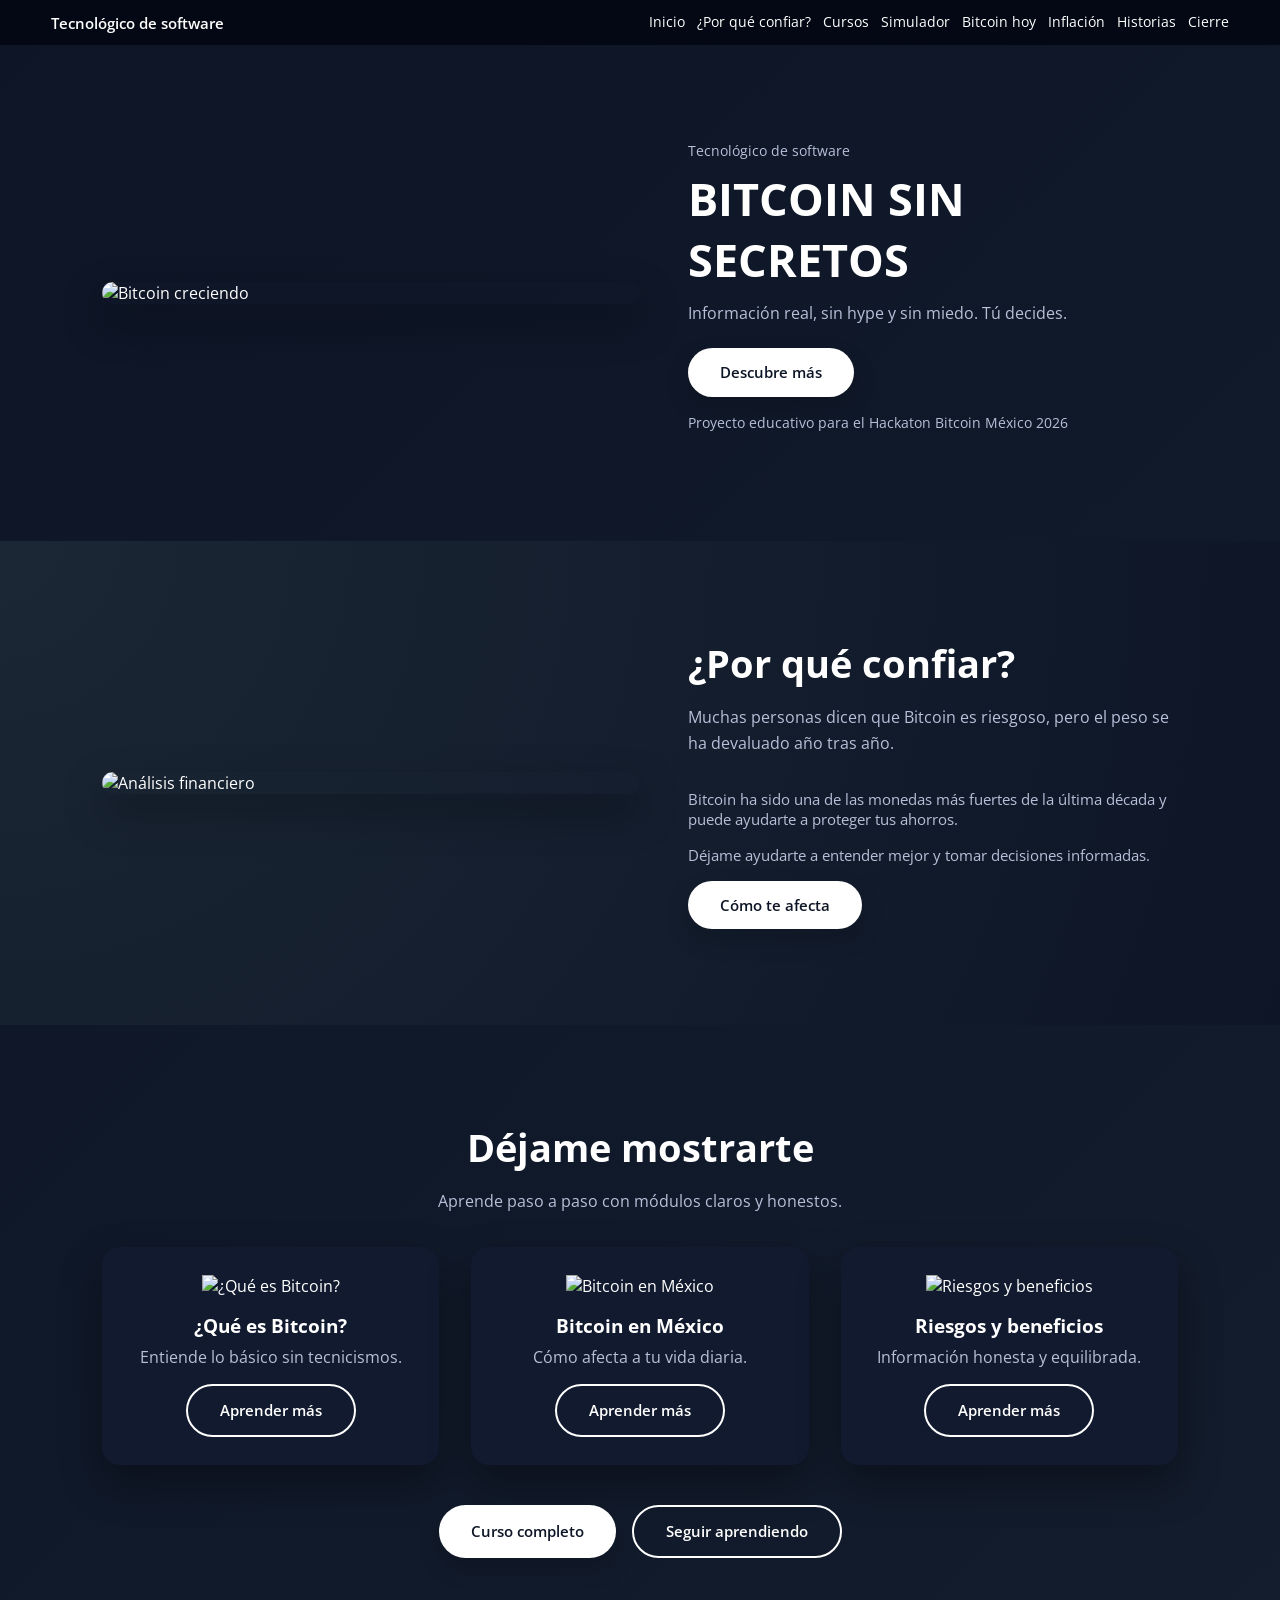
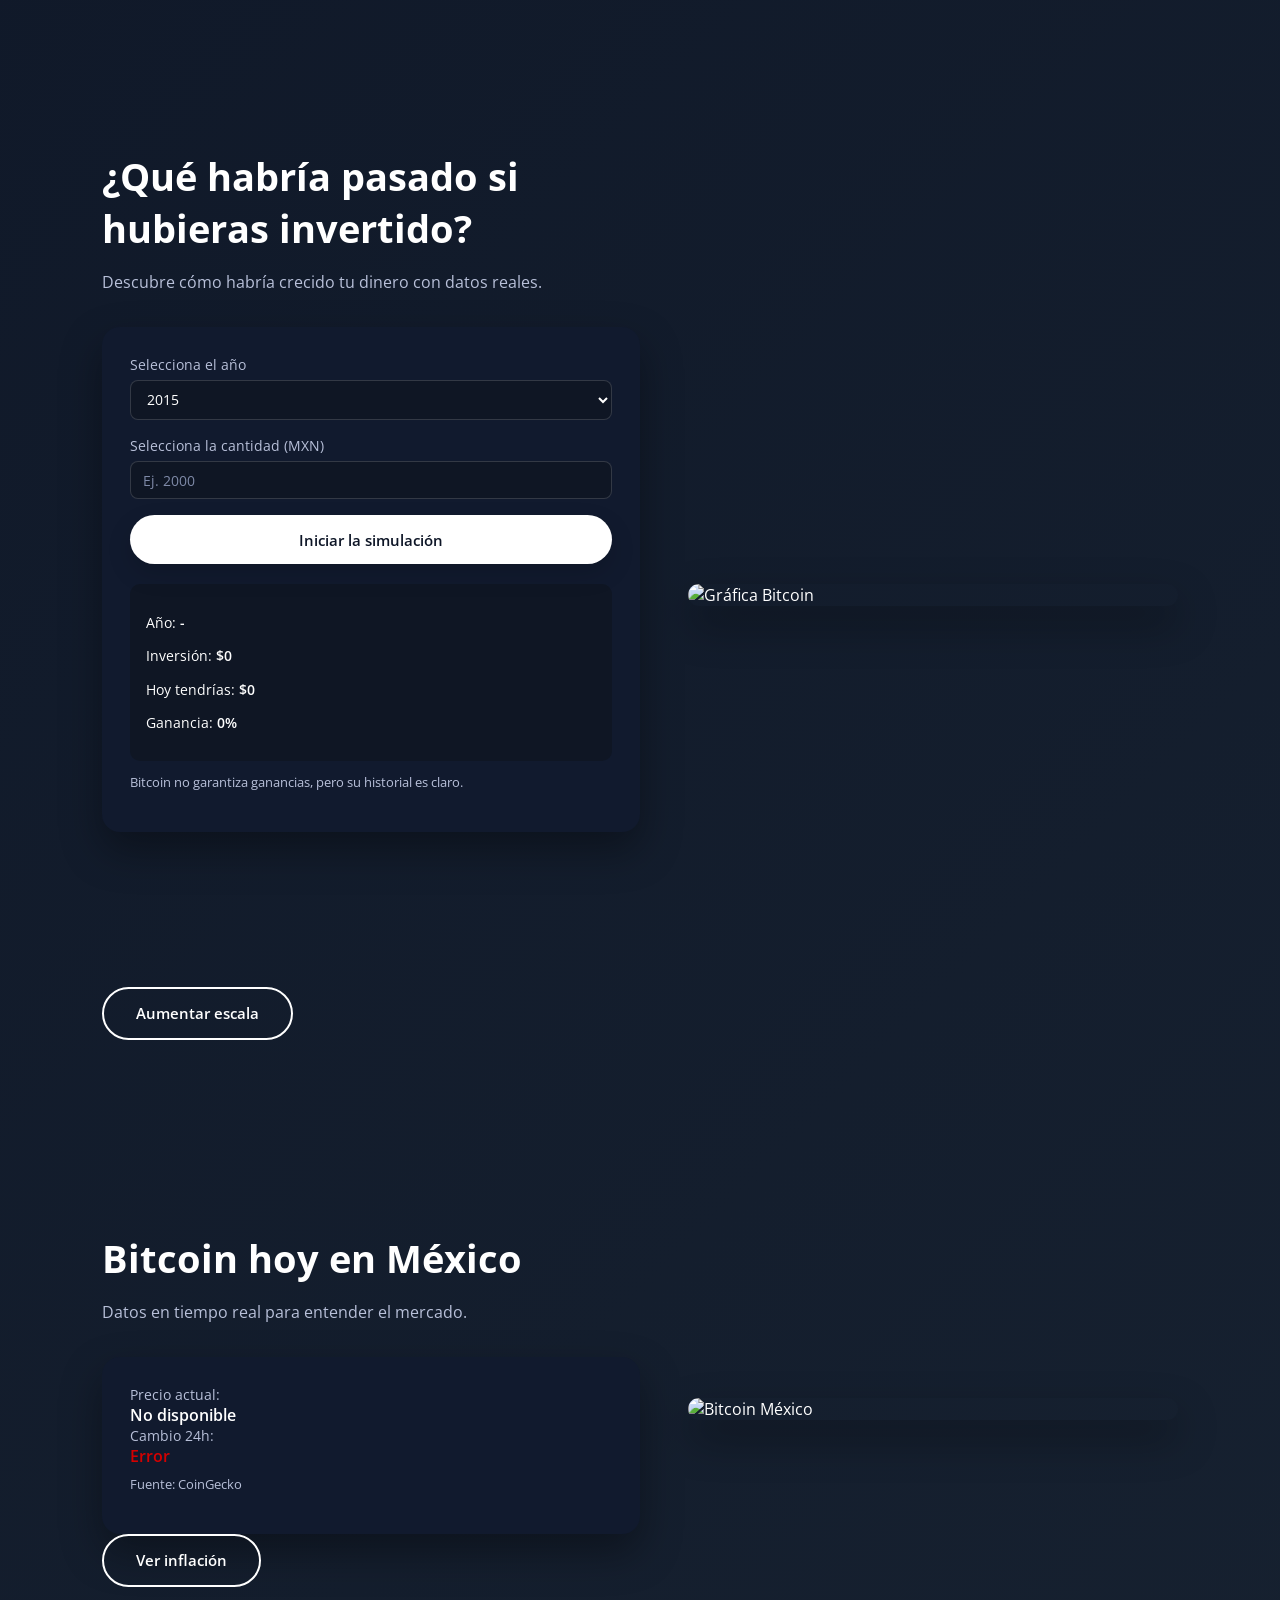
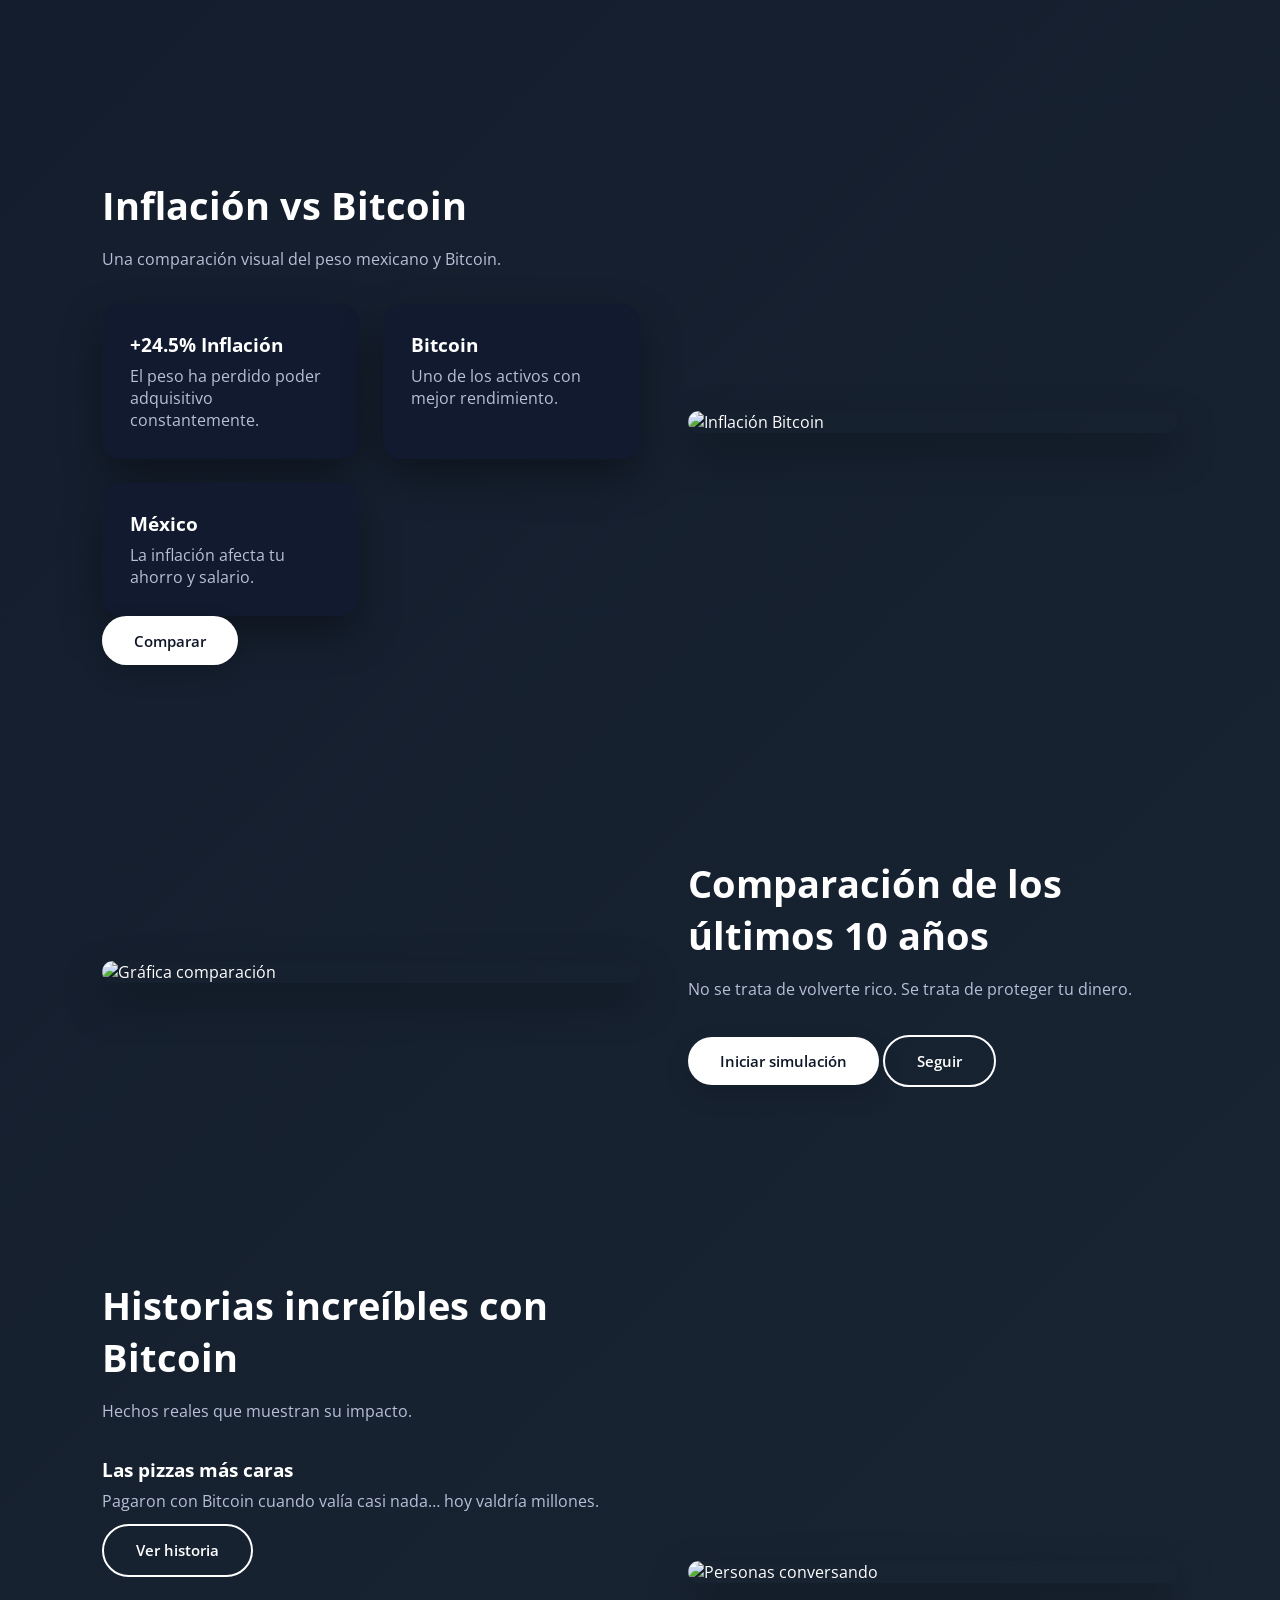
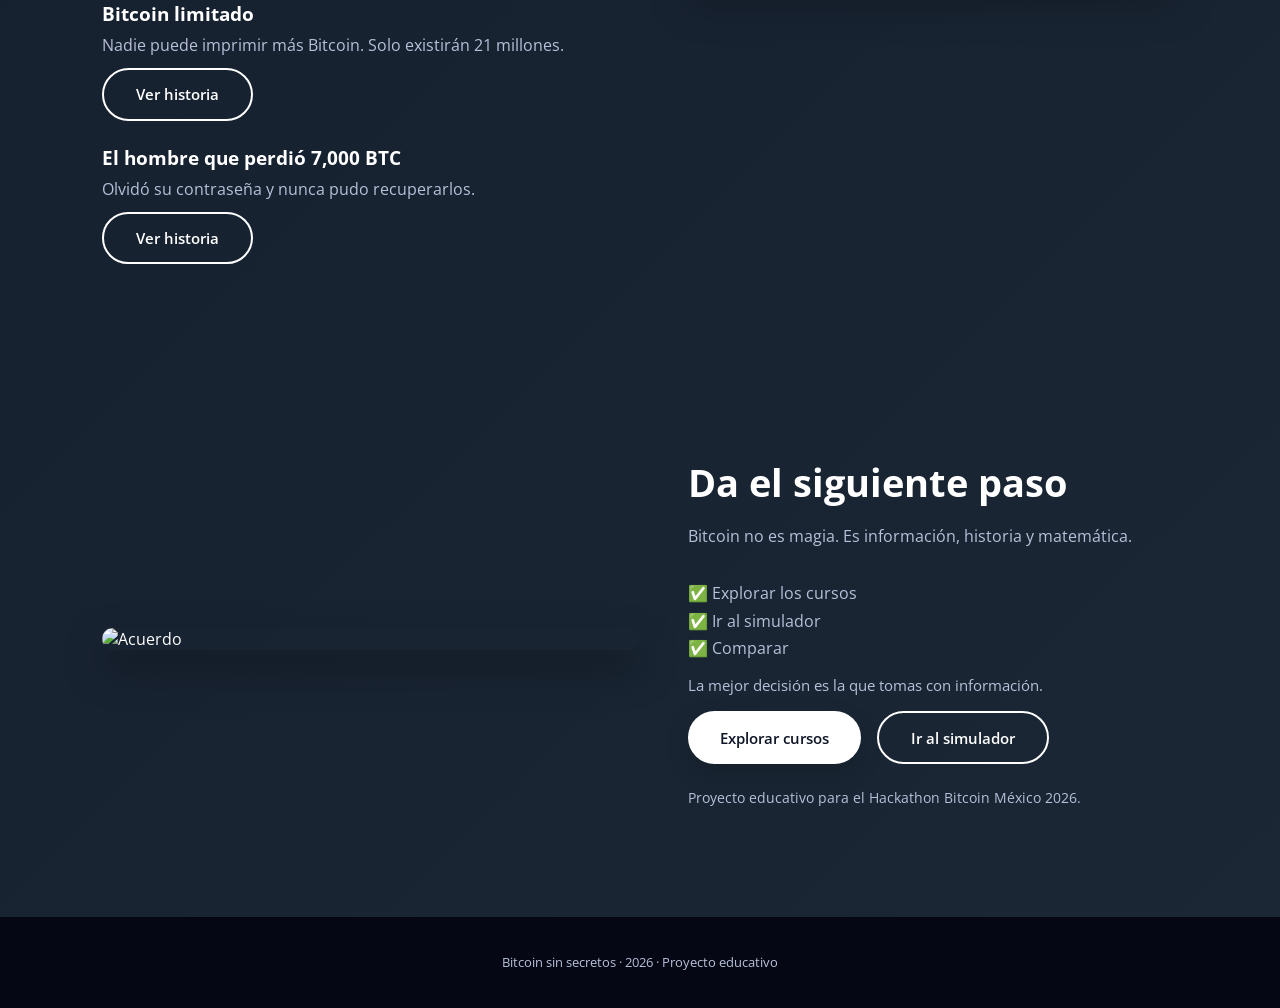
==== index.html @ 402bc0f2 "Grafica de inversion arreglada" ====
<!DOCTYPE html>
<html lang="es">
<head>
  <meta charset="UTF-8" />
  <title>Bitcoin sin secretos</title>
  <meta name="viewport" content="width=device-width, initial-scale=1.0" />
  <link rel="preconnect" href="https://fonts.googleapis.com">
  <link rel="preconnect" href="https://fonts.gstatic.com" crossorigin>
  <link href="https://fonts.googleapis.com/css2?family=Open+Sans:wght@300;400;600;700&display=swap" rel="stylesheet">
  <link rel="stylesheet" href="css/style.css" />
  <script src="https://cdn.jsdelivr.net/npm/chart.js"></script>

</head>
<body>

  <!-- HEADER -->
  <header class="main-header">
    <div class="logo">Tecnológico de software</div>
    <nav class="main-nav">
      <a href="#hero">Inicio</a>
      <a href="#confiar">¿Por qué confiar?</a>
      <a href="#cursos">Cursos</a>
      <a href="#simulador">Simulador</a>
      <a href="#precio">Bitcoin hoy</a>
      <a href="#inflacion">Inflación</a>
      <a href="#historias">Historias</a>
      <a href="#cierre">Cierre</a>
    </nav>
  </header>

  <main>

    <!-- HERO -->
    <section id="hero" class="section hero-section animate-on-scroll">
      <div class="section-inner two-col">
        <div class="hero-image">
          <img src="img/bitcoin-creciendo.png" alt="Bitcoin creciendo" class="big-img">
        </div>
        <div class="hero-text">
          <p class="hero-tag">Tecnológico de software</p>
          <h1 class="hero-title">BITCOIN SIN SECRETOS</h1>
          <p class="hero-subtitle">Información real, sin hype y sin miedo. Tú decides.</p>
          <button class="btn btn-white" data-scroll="#confiar">Descubre más</button>
          <p class="hero-footnote">Proyecto educativo para el Hackaton Bitcoin México 2026</p>
        </div>
      </div>
    </section>

    <!-- ¿POR QUÉ CONFIAR? -->
    <section id="confiar" class="section confiar-section animate-on-scroll">
      <div class="section-inner two-col">
        <div class="confiar-image">
          <img src="img/bitcoin-lap.png" alt="Análisis financiero" class="big-img">
        </div>
        <div class="confiar-text">
          <h2 class="section-title">¿Por qué confiar?</h2>
          <p class="section-subtitle">
            Muchas personas dicen que Bitcoin es riesgoso, pero el peso se ha devaluado año tras año.
          </p>
          <p class="body-text">
            Bitcoin ha sido una de las monedas más fuertes de la última década y puede ayudarte a proteger tus ahorros.
          </p>
          <p class="body-text">
            Déjame ayudarte a entender mejor y tomar decisiones informadas.
          </p>
          <button class="btn btn-white" data-scroll="#simulador">Cómo te afecta</button>
        </div>
      </div>
    </section>

    <!-- CURSOS -->
    <section id="cursos" class="section cursos-section animate-on-scroll">
      <div class="section-inner">
        <h2 class="section-title center">Déjame mostrarte</h2>
        <p class="section-subtitle center">Aprende paso a paso con módulos claros y honestos.</p>

        <div class="cursos-grid">

          <article class="curso-card dark-card">
            <img src="img/contrato-digital.png" alt="¿Qué es Bitcoin?" class="curso-icon">
            <h3>¿Qué es Bitcoin?</h3>
            <p>Entiende lo básico sin tecnicismos.</p>
            <button class="btn btn-outline" onclick="location.href='pages/curso-que-es-bitcoin.html'">Aprender más</button>
          </article>

          <article class="curso-card dark-card">
            <img src="img/bitcoin-mexico.png" alt="Bitcoin en México" class="curso-icon">
            <h3>Bitcoin en México</h3>
            <p>Cómo afecta a tu vida diaria.</p>
            <button class="btn btn-outline" onclick="location.href='pages/curso-bitcoin-mexico.html'">Aprender más</button>
          </article>

          <article class="curso-card dark-card">
            <img src="img/balanza.png" alt="Riesgos y beneficios" class="curso-icon">
            <h3>Riesgos y beneficios</h3>
            <p>Información honesta y equilibrada.</p>
            <button class="btn btn-outline" onclick="location.href='pages/curso-riesgos-beneficios.html'">Aprender más</button>
          </article>

        </div>

        <div class="cursos-actions center">
          <button class="btn btn-white" data-scroll="#simulador">Curso completo</button>
          <button class="btn btn-outline" data-scroll="#precio">Seguir aprendiendo</button>
        </div>
      </div>
    </section>

    <!-- SIMULADOR -->
     
    <section id="simulador" class="section simulador-section animate-on-scroll">
      <div class="section-inner two-col">

        <div class="simulator-text">
          <h2 class="section-title">¿Qué habría pasado si hubieras invertido?</h2>
          <p class="section-subtitle">Descubre cómo habría crecido tu dinero con datos reales.</p>

          <div class="simulator-panel dark-card">
            <div class="form-group">
              <label for="anio">Selecciona el año</label>
              <select id="anio">
                <option value="2015">2015</option>
                <option value="2016">2016</option>
                <option value="2017">2017</option>
                <option value="2018">2018</option>
                <option value="2019">2019</option>
                <option value="2020">2020</option>
                <option value="2021">2021</option>
                <option value="2022">2022</option>
                <option value="2023">2023</option>
                <option value="2024">2024</option>
              </select>

            </div>

            <div class="form-group">
              <label for="monto">Selecciona la cantidad (MXN)</label>
              <input type="number" id="monto" min="100" step="100" placeholder="Ej. 2000" />
            </div>

            <button class="btn btn-white full-width" id="btn-simular">Iniciar la simulación</button>

            <div class="simulator-result">
              <p>Año: <span id="resultado-anio">-</span></p>
              <p>Inversión: <span id="resultado-inversion">$0</span></p>
              <p>Hoy tendrías: <span id="resultado-monto">$0</span></p>
              <p>Ganancia: <span id="resultado-porcentaje">0%</span></p>
            </div>

            <p class="simulator-note">Bitcoin no garantiza ganancias, pero su historial es claro.</p>
          </div>
          <div class="chart-wrapper">
            <canvas id="graficaBitcoin"></canvas>
          </div>

          <button id="btn-mas-escala" class="btn btn-outline">Aumentar escala</button>


        </div>

        <div class="simulator-visual">
          <img src="img/bitcoin-creciendo.png" alt="Gráfica Bitcoin" class="big-img">
        </div>
        
      </div>
    </section>

    <!-- BITCOIN HOY -->
    <section id="precio" class="section precio-section animate-on-scroll">
      <div class="section-inner two-col">

        <div class="precio-text">
          <h2 class="section-title">Bitcoin hoy en México</h2>
          <p class="section-subtitle">Datos en tiempo real para entender el mercado.</p>

          <div class="price-card dark-card">
            <p class="price-label">Precio actual:</p>
            <p class="price-value" id="precio-actual">-</p>

            <p class="price-label">Cambio 24h:</p>
            <p class="price-change" id="precio-cambio">-</p>

            <p class="price-source">Fuente: CoinGecko</p>
          </div>

          <button class="btn btn-outline" data-scroll="#inflacion">Ver inflación</button>
        </div>

        <div class="precio-image">
          <img src="img/bitcoin-mexico.png" alt="Bitcoin México" class="big-img">
        </div>

      </div>
    </section>

    <!-- INFLACIÓN VS BITCOIN -->
    <section id="inflacion" class="section inflacion-section animate-on-scroll">
      <div class="section-inner two-col">

        <div class="inflacion-text">
          <h2 class="section-title">Inflación vs Bitcoin</h2>
          <p class="section-subtitle">Una comparación visual del peso mexicano y Bitcoin.</p>

          <div class="inflacion-cards">
            <div class="inflacion-card dark-card">
              <h3>+24.5% Inflación</h3>
              <p>El peso ha perdido poder adquisitivo constantemente.</p>
            </div>

            <div class="inflacion-card dark-card">
              <h3>Bitcoin</h3>
              <p>Uno de los activos con mejor rendimiento.</p>
            </div>

            <div class="inflacion-card dark-card">
              <h3>México</h3>
              <p>La inflación afecta tu ahorro y salario.</p>
            </div>
          </div>

          <button class="btn btn-white" data-scroll="#comparacion">Comparar</button>
        </div>

        <div class="inflacion-image">
          <img src="img/inflacion-bitcoin.png" alt="Inflación Bitcoin" class="big-img">
        </div>

      </div>
    </section>

    <!-- GRÁFICA DE COMPARACIÓN -->
    <section id="comparacion" class="section comparacion-section animate-on-scroll">
      <div class="section-inner two-col">

        <div class="comparacion-image">
          <img src="img/comparacion.png" alt="Gráfica comparación" class="big-img">
        </div>

        <div class="comparacion-text">
          <h2 class="section-title">Comparación de los últimos 10 años</h2>
          <p class="section-subtitle">No se trata de volverte rico. Se trata de proteger tu dinero.</p>
          <button class="btn btn-white" data-scroll="#simulador">Iniciar simulación</button>
          <button class="btn btn-outline" data-scroll="#historias">Seguir</button>
        </div>



      </div>
    </section>

    <!-- HISTORIAS -->
    <section id="historias" class="section historias-section animate-on-scroll">
      <div class="section-inner two-col">

        <div class="historias-text">
          <h2 class="section-title">Historias increíbles con Bitcoin</h2>
          <p class="section-subtitle">Hechos reales que muestran su impacto.</p>

          <div class="historias-list">

            <article class="historia-item">
              <h3>Las pizzas más caras</h3>
              <p>Pagaron con Bitcoin cuando valía casi nada… hoy valdría millones.</p>
              <button class="btn btn-outline">Ver historia</button>
            </article>

            <article class="historia-item">
              <h3>Bitcoin limitado</h3>
              <p>Nadie puede imprimir más Bitcoin. Solo existirán 21 millones.</p>
              <button class="btn btn-outline">Ver historia</button>
            </article>

            <article class="historia-item">
              <h3>El hombre que perdió 7,000 BTC</h3>
              <p>Olvidó su contraseña y nunca pudo recuperarlos.</p>
              <button class="btn btn-outline">Ver historia</button>
            </article>

          </div>
        </div>

        <div class="historias-image">
          <img src="img/historia.png" alt="Personas conversando" class="big-img">
        </div>

      </div>
    </section>

    <!-- CIERRE -->
    <section id="cierre" class="section cierre-section animate-on-scroll">
      <div class="section-inner two-col">

        <div class="cierre-image">
          <img src="img/trato-hecho.png" alt="Acuerdo" class="big-img">
        </div>

        <div class="cierre-text">
          <h2 class="section-title">Da el siguiente paso</h2>
          <p class="section-subtitle">Bitcoin no es magia. Es información, historia y matemática.</p>

          <ul class="cierre-list">
            <li>✅ Explorar los cursos</li>
            <li>✅ Ir al simulador</li>
            <li>✅ Comparar</li>
          </ul>

          <p class="body-text">La mejor decisión es la que tomas con información.</p>

          <div class="cierre-actions">
            <button class="btn btn-white" data-scroll="#cursos">Explorar cursos</button>
            <button class="btn btn-outline" data-scroll="#simulador">Ir al simulador</button>
          </div>

          <p class="cierre-footnote">Proyecto educativo para el Hackathon Bitcoin México 2026.</p>
        </div>

      </div>
    </section>

  </main>

  <footer class="main-footer">
    <p>Bitcoin sin secretos · 2026 · Proyecto educativo</p>
  </footer>

  <script src="js/script.js"></script>
</body>
</html>
---- css/style.css ----
:root {
  --bg-dark-1: #0d1526;
  --bg-dark-2: #1b2735;
  --bg-card: #111a2e;
  --bg-card-2: #0f1624;

  --text-white: #ffffff;
  --text-muted: #b8c0d9;

  --accent-orange: #f7931a;
  --accent-green: #00c853;
  --accent-red: #d50000;

  --radius: 18px;
  --shadow-strong: 0 18px 40px rgba(0,0,0,0.35);
  --shadow-soft: 0 10px 25px rgba(0,0,0,0.15);

  --transition: 0.25s ease-out;
}

*,
*::before,
*::after {
  box-sizing: border-box;
}

html {
  scroll-behavior: smooth;
}

body {
  margin: 0;
  font-family: "Open Sans", system-ui, -apple-system, BlinkMacSystemFont, sans-serif;
  background: linear-gradient(135deg, var(--bg-dark-1), var(--bg-dark-2));
  color: var(--text-white);
}

/* HEADER */

.main-header {
  position: sticky;
  top: 0;
  z-index: 100;
  display: flex;
  align-items: center;
  justify-content: space-between;
  padding: 0.75rem 4vw;
  background: rgba(5, 8, 20, 0.95);
  backdrop-filter: blur(10px);
  color: #fff;
}

.logo {
  font-weight: 600;
  font-size: 0.95rem;
}

.main-nav {
  display: flex;
  flex-wrap: wrap;
  gap: 0.75rem;
}

.main-nav a {
  color: #ffffff;
  text-decoration: none;
  font-size: 0.9rem;
  position: relative;
  padding-bottom: 2px;
  transition: color var(--transition);
}

.main-nav a::after {
  content: "";
  position: absolute;
  left: 0;
  bottom: 0;
  width: 0;
  height: 2px;
  background: var(--accent-orange);
  transition: width var(--transition);
}

.main-nav a:hover {
  color: var(--accent-orange);
}

.main-nav a:hover::after {
  width: 100%;
}

/* SECCIONES GENERALES */

.section {
  padding: 6rem 8vw;
}

.section-inner {
  max-width: 1200px;
  margin: 0 auto;
}

.section-title {
  font-size: 2.4rem;
  margin: 0 0 1rem;
  color: #ffffff;
}

.section-subtitle {
  margin: 0 0 2rem;
  color: var(--text-muted);
  font-size: 1rem;
  line-height: 1.6;
}

.body-text {
  font-size: 0.95rem;
  color: var(--text-muted);
  margin: 0 0 1rem;
}

.center {
  text-align: center;
}

/* LAYOUTS */

.two-col {
  display: grid;
  grid-template-columns: minmax(0, 1.1fr) minmax(0, 1fr);
  gap: 3rem;
  align-items: center;
}

/* IMÁGENES */

.big-img {
  width: 100%;
  border-radius: var(--radius);
  box-shadow: var(--shadow-strong);
  display: block;
}

/* BOTONES */

.btn {
  border: none;
  cursor: pointer;
  font-family: inherit;
  font-size: 0.95rem;
  padding: 0.9rem 2rem;
  border-radius: 999px;
  transition: transform var(--transition), box-shadow var(--transition), background-color var(--transition), color var(--transition);
  display: inline-flex;
  align-items: center;
  justify-content: center;
  gap: 0.35rem;
  font-weight: 600;
}

.btn-white {
  background-color: #ffffff;
  color: var(--bg-dark-1);
  box-shadow: var(--shadow-soft);
}

.btn-white:hover {
  transform: translateY(-2px);
  box-shadow: var(--shadow-strong);
}

.btn-outline {
  background-color: transparent;
  color: #ffffff;
  border: 2px solid #ffffff;
}

.btn-outline:hover {
  background-color: #ffffff;
  color: var(--bg-dark-1);
}

.full-width {
  width: 100%;
}

/* TARJETAS OSCURAS */

.dark-card {
  background-color: var(--bg-card);
  border-radius: var(--radius);
  padding: 1.75rem;
  box-shadow: var(--shadow-strong);
}

/* HERO */

.hero-section {
  padding-top: 6rem;
}

.hero-tag {
  font-size: 0.85rem;
  color: var(--text-muted);
  margin: 0 0 0.5rem;
}

.hero-title {
  font-size: 2.8rem;
  margin: 0 0 0.75rem;
}

.hero-subtitle {
  margin: 0 0 1.5rem;
  font-size: 1rem;
  color: var(--text-muted);
}

.hero-footnote {
  margin-top: 1rem;
  font-size: 0.85rem;
  color: var(--text-muted);
}

/* CONFIAR */

.confiar-section {
  background: radial-gradient(circle at top left, var(--bg-dark-2), var(--bg-dark-1));
}

/* CURSOS */

.cursos-grid {
  display: grid;
  grid-template-columns: repeat(auto-fit, minmax(260px, 1fr));
  gap: 2rem;
  margin-top: 2rem;
}

.curso-card {
  text-align: center;
}

.curso-card h3 {
  margin: 1rem 0 0.5rem;
}

.curso-card p {
  margin: 0 0 1rem;
  color: var(--text-muted);
}

.curso-icon {
  width: 80px;
  height: 80px;
  object-fit: contain;
}

.cursos-actions {
  margin-top: 2.5rem;
  display: flex;
  justify-content: center;
  gap: 1rem;
}

/* SIMULADOR */

.simulador-section .simulator-panel {
  margin-top: 1rem;
}

.form-group {
  margin-bottom: 1rem;
}

.form-group label {
  display: block;
  font-size: 0.85rem;
  margin-bottom: 0.35rem;
  color: var(--text-muted);
}

.form-group input,
.form-group select {
  width: 100%;
  padding: 0.55rem 0.7rem;
  border-radius: 8px;
  border: 1px solid rgba(255, 255, 255, 0.15);
  font-family: inherit;
  font-size: 0.9rem;
  background-color: var(--bg-card-2);
  color: #ffffff;
}

.form-group input::placeholder {
  color: #7f8aa8;
}

.simulator-result {
  margin-top: 1.25rem;
  padding: 0.9rem 1rem;
  border-radius: 10px;
  background-color: var(--bg-card-2);
  font-size: 0.9rem;
}

.simulator-result span {
  font-weight: 600;
}

.simulator-note {
  margin-top: 0.75rem;
  font-size: 0.8rem;
  color: var(--text-muted);
}

/* PRECIO */

.price-card {
  margin-top: 1rem;
}

.price-row {
  display: flex;
  justify-content: space-between;
  margin-bottom: 0.5rem;
}

.price-label {
  margin: 0;
  font-size: 0.9rem;
  color: var(--text-muted);
}

.price-value,
.price-change {
  margin: 0;
  font-size: 1rem;
  font-weight: 600;
}

.price-source {
  margin-top: 0.5rem;
  font-size: 0.8rem;
  color: var(--text-muted);
}

.price-message {
  margin-top: 1.5rem;
  font-size: 0.9rem;
  color: var(--text-muted);
}

/* INFLACIÓN */

.inflacion-cards {
  display: grid;
  grid-template-columns: repeat(auto-fit, minmax(230px, 1fr));
  gap: 1.5rem;
  margin-top: 1.5rem;
}

.inflacion-card h3 {
  margin: 0 0 0.5rem;
}

.inflacion-card p {
  margin: 0;
  color: var(--text-muted);
}

/* HISTORIAS */

.historias-list {
  display: flex;
  flex-direction: column;
  gap: 1.5rem;
  margin-top: 1.5rem;
}

.historia-item h3 {
  margin: 0 0 0.5rem;
}

.historia-item p {
  margin: 0 0 0.75rem;
  color: var(--text-muted);
}

/* CIERRE */

.cierre-list {
  list-style: none;
  padding: 0;
  margin: 0 0 1rem;
  color: var(--text-muted);
}

.cierre-list li {
  margin-bottom: 0.35rem;
}

.cierre-actions {
  display: flex;
  flex-wrap: wrap;
  gap: 1rem;
  margin: 1rem 0 1.5rem;
}

.cierre-footnote {
  font-size: 0.85rem;
  color: var(--text-muted);
}

/* FOOTER */

.main-footer {
  padding: 1.5rem 8vw;
  text-align: center;
  font-size: 0.8rem;
  color: var(--text-muted);
  background-color: #050814;
}

/* ANIMACIONES SCROLL */

.animate-on-scroll {
  opacity: 0;
  transform: translateY(30px);
  filter: blur(4px);
  transition: opacity 0.6s ease-out, transform 0.6s ease-out, filter 0.6s ease-out;
}

.animate-on-scroll.visible {
  opacity: 1;
  transform: translateY(0);
  filter: blur(0);
}

/* RESPONSIVE */

@media (max-width: 900px) {
  .two-col {
    grid-template-columns: minmax(0, 1fr);
    text-align: center;
  }

  .cierre-actions {
    justify-content: center;
  }

  .main-header {
    flex-direction: column;
    align-items: flex-start;
    gap: 0.5rem;
  }
}

@media (max-width: 600px) {
  .section {
    padding: 4rem 6vw;
  }

  .section-title {
    font-size: 2rem;
  }

  .hero-title {
    font-size: 2.2rem;
  }
}
.big-chart {
  width: 100%;
  max-width: 900px;
  height: 350px;              /* altura fija y razonable */
  margin: 2rem auto;
  display: block;

  background: #000;
  border-radius: 16px;
  padding: 1rem;

  box-shadow: 0 15px 35px rgba(0,0,0,0.45);
  border: 1px solid rgba(255,255,255,0.08);

  /* ESTA LÍNEA ES LA QUE EVITA QUE SE HAGA GIGANTE */
  box-sizing: border-box;
}
.big-chart {
  width: 100%;
  max-width: 700px;
  height: 380px;
  margin-top: 2rem;
  background: #0f1624; /* negro azulado */
  border-radius: 18px;
  padding: 1rem;
  box-shadow: 0 18px 40px rgba(0,0,0,0.35);
  border: 1px solid rgba(255,255,255,0.08);
}
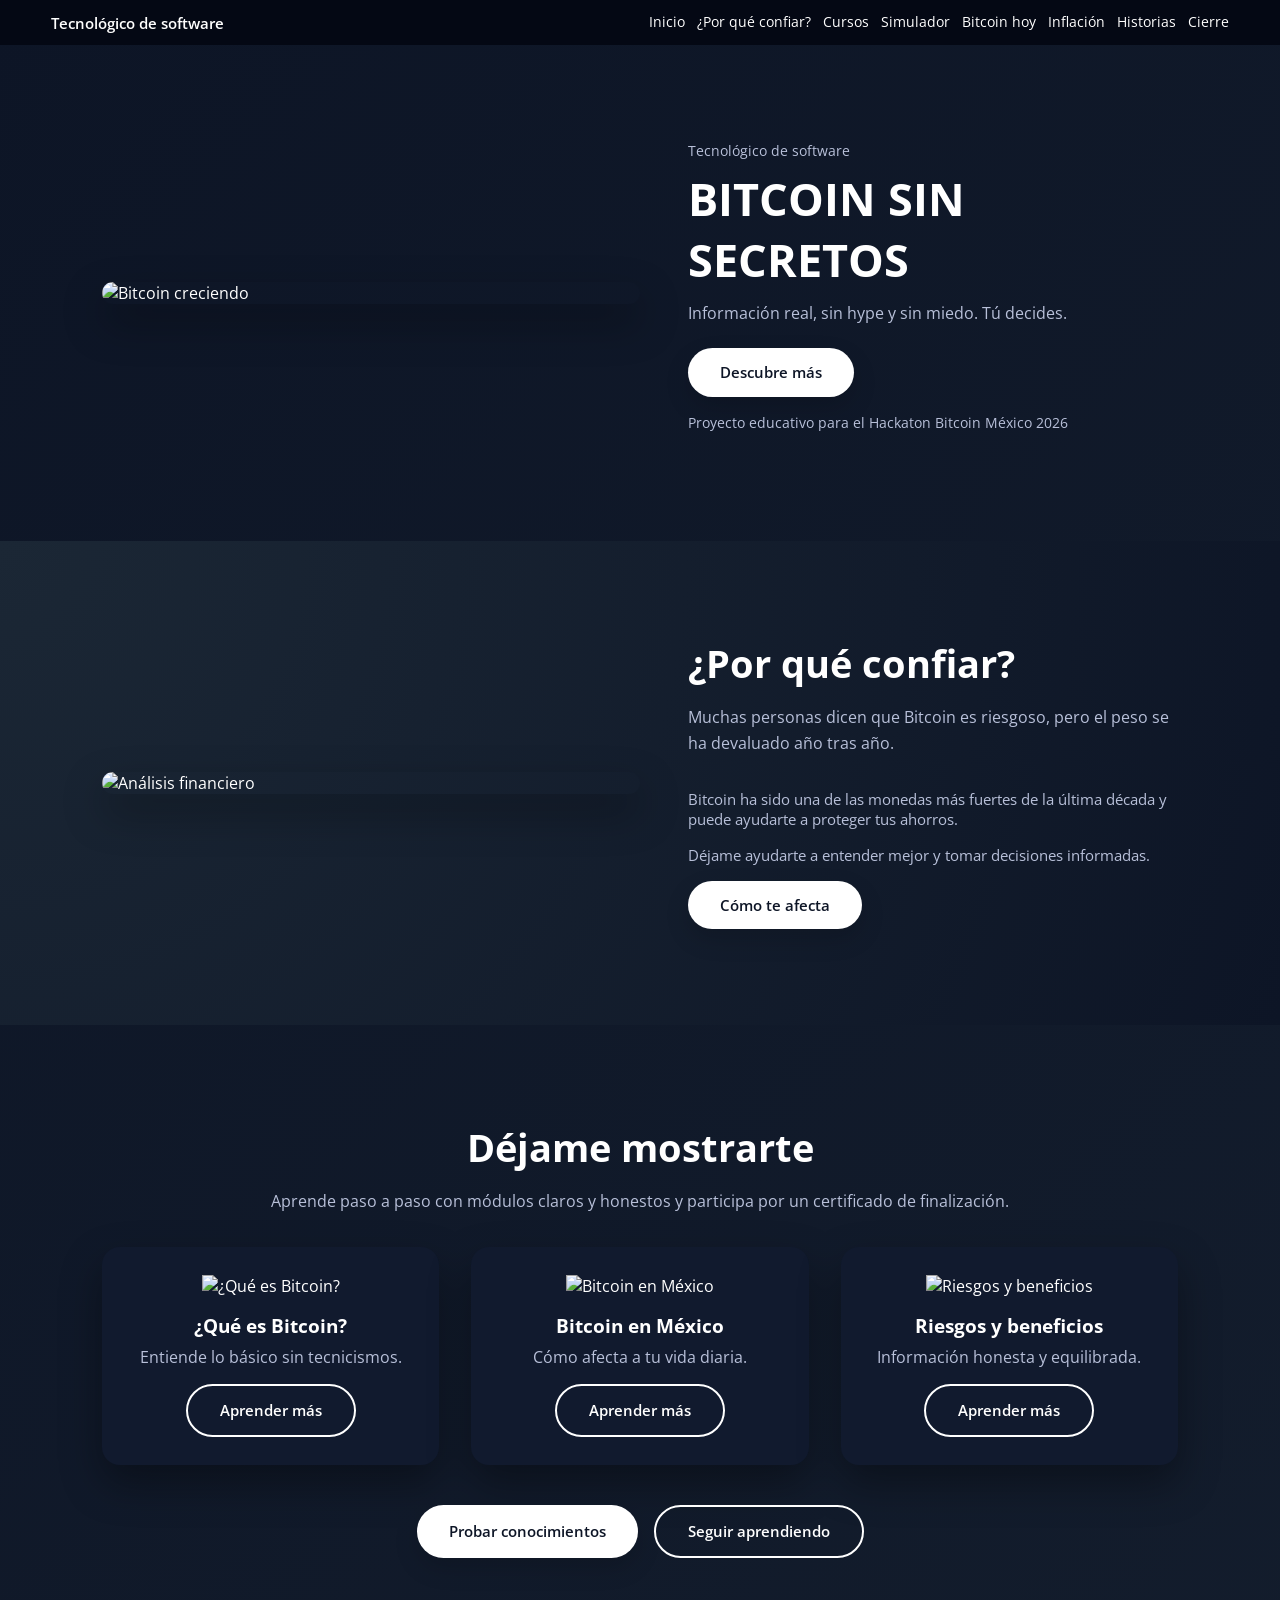
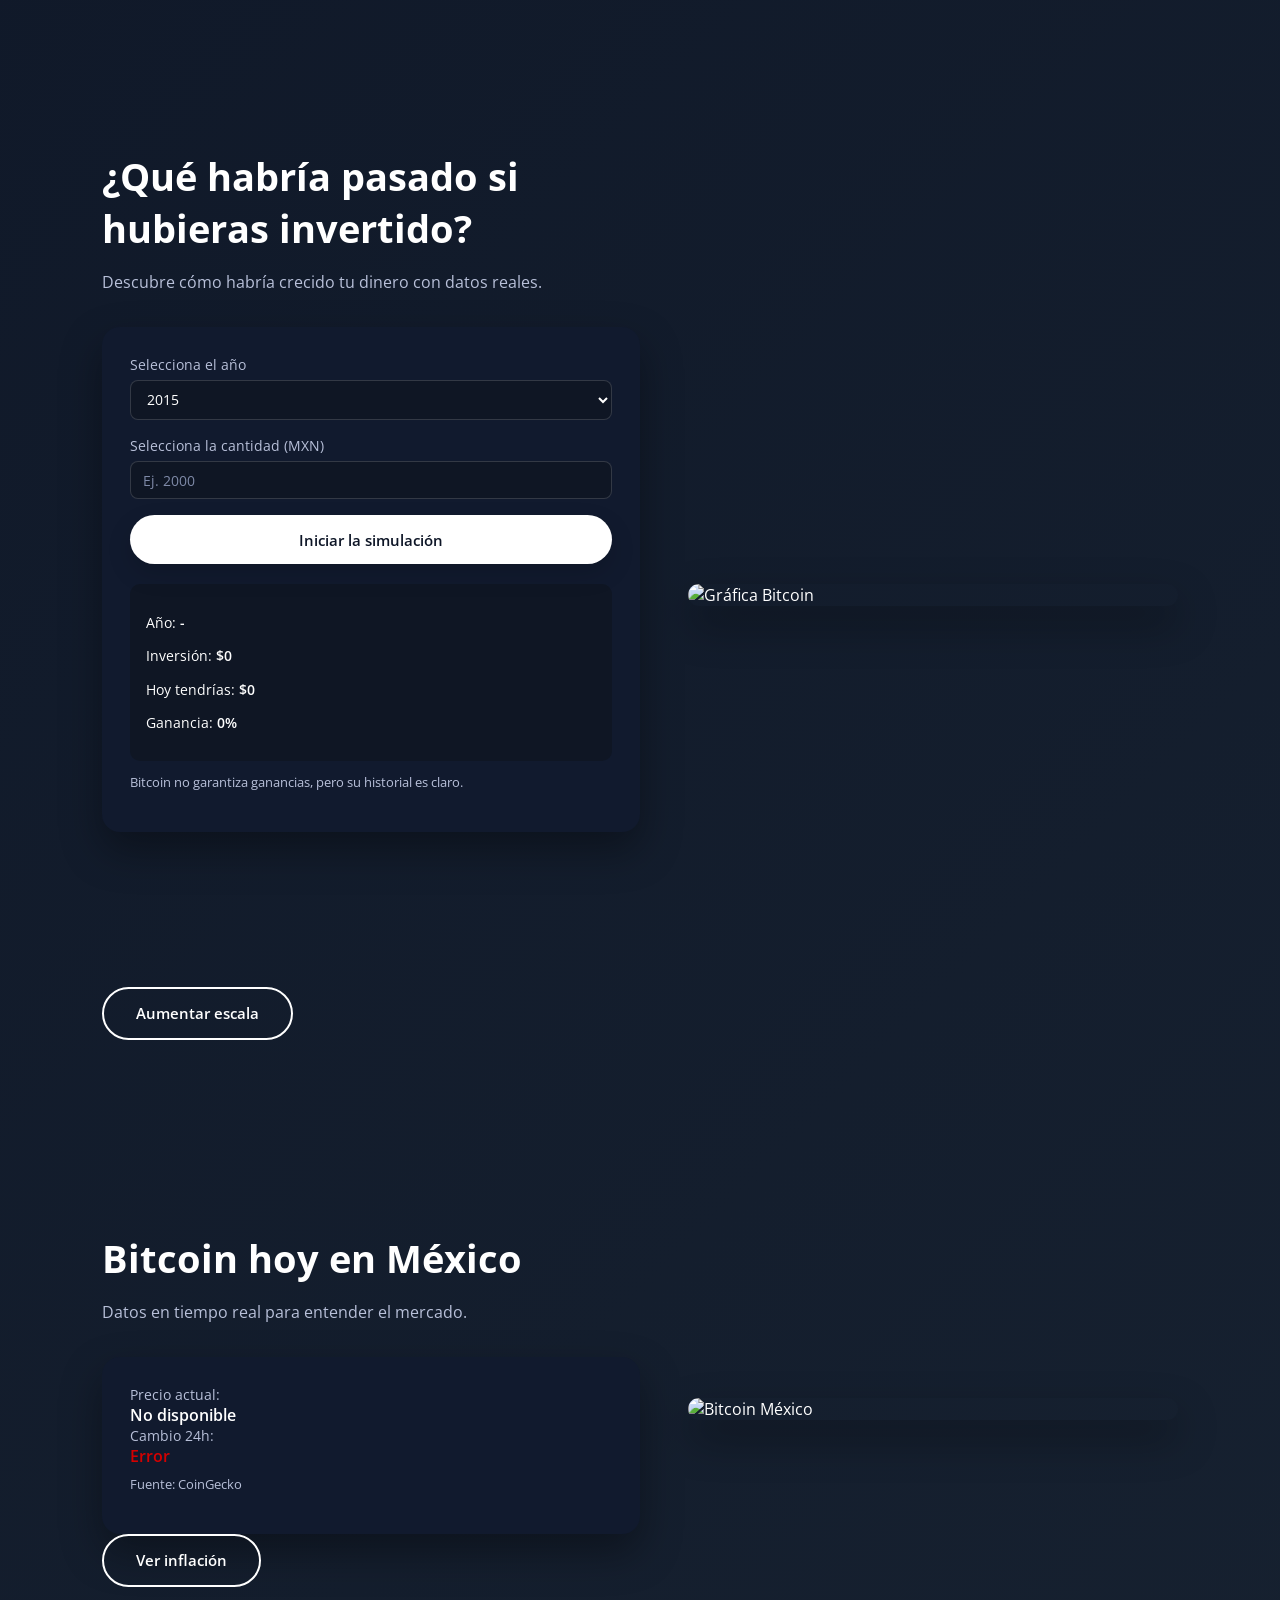
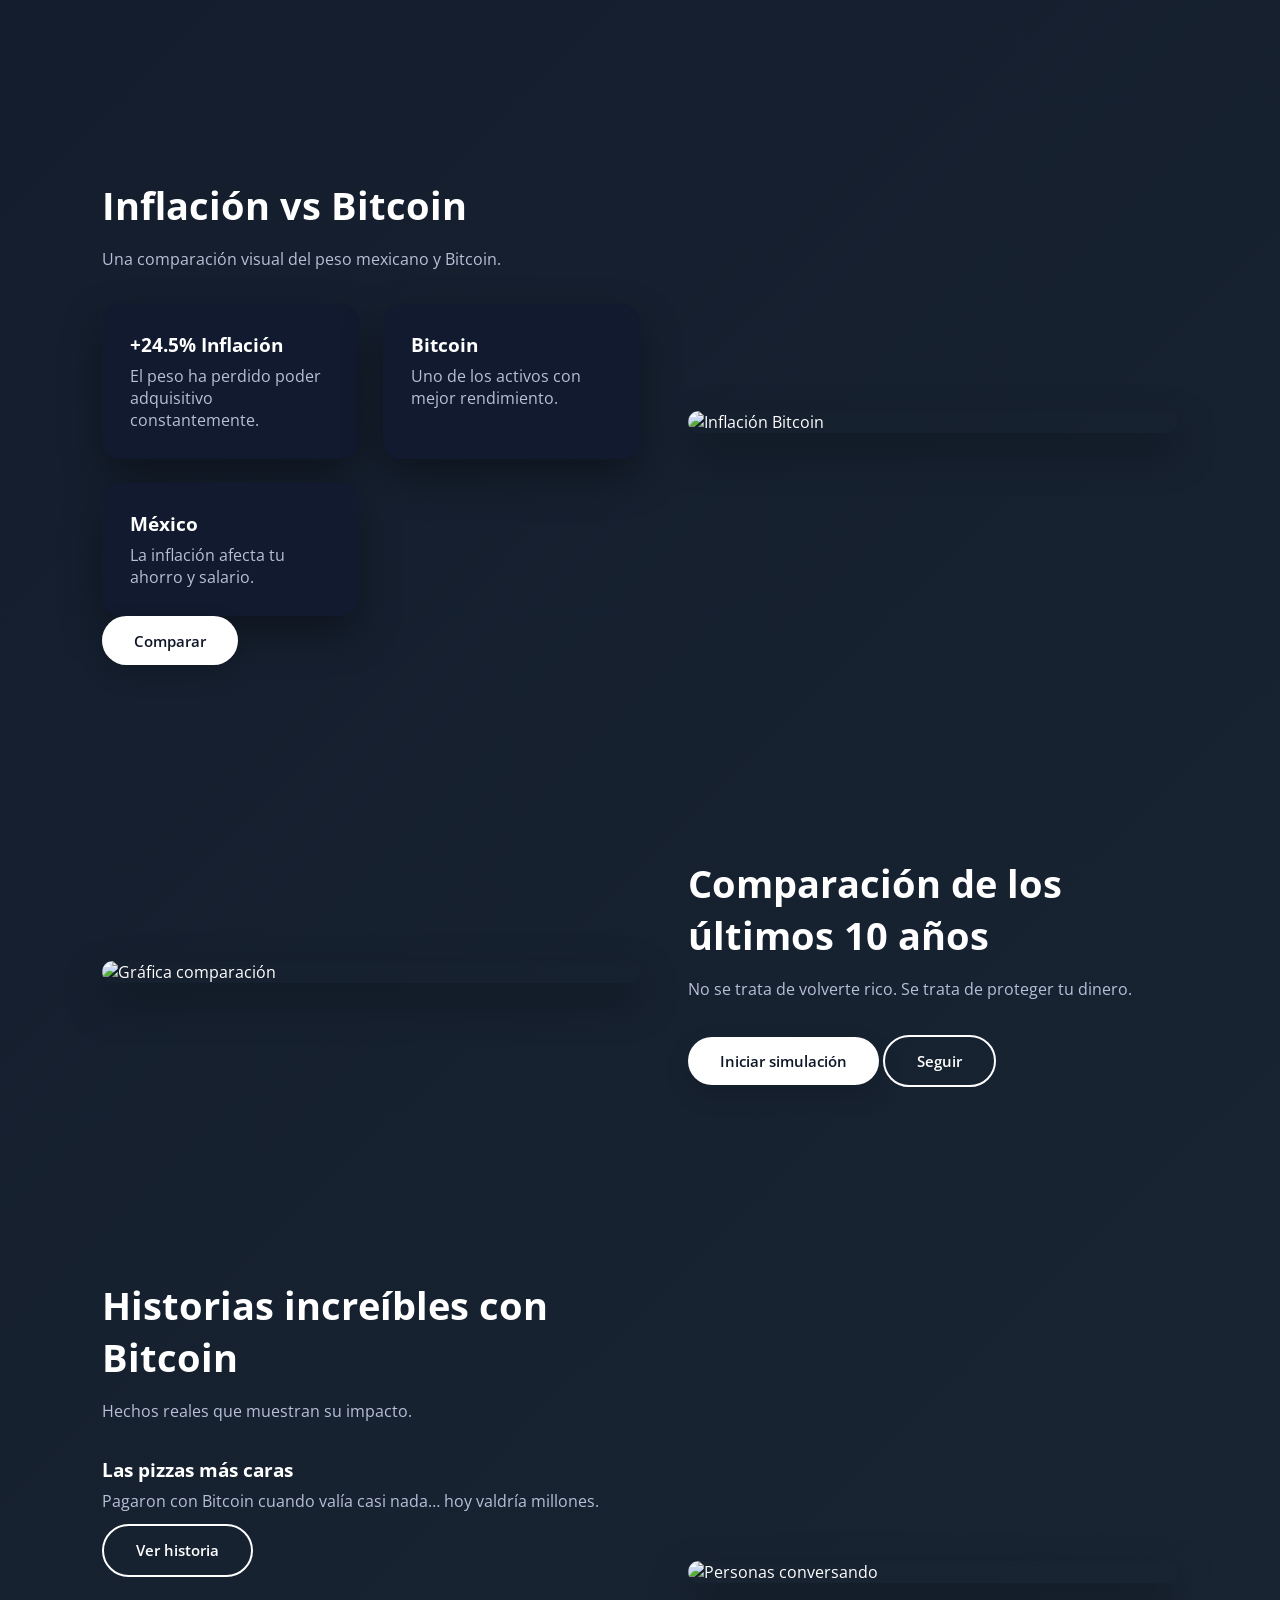
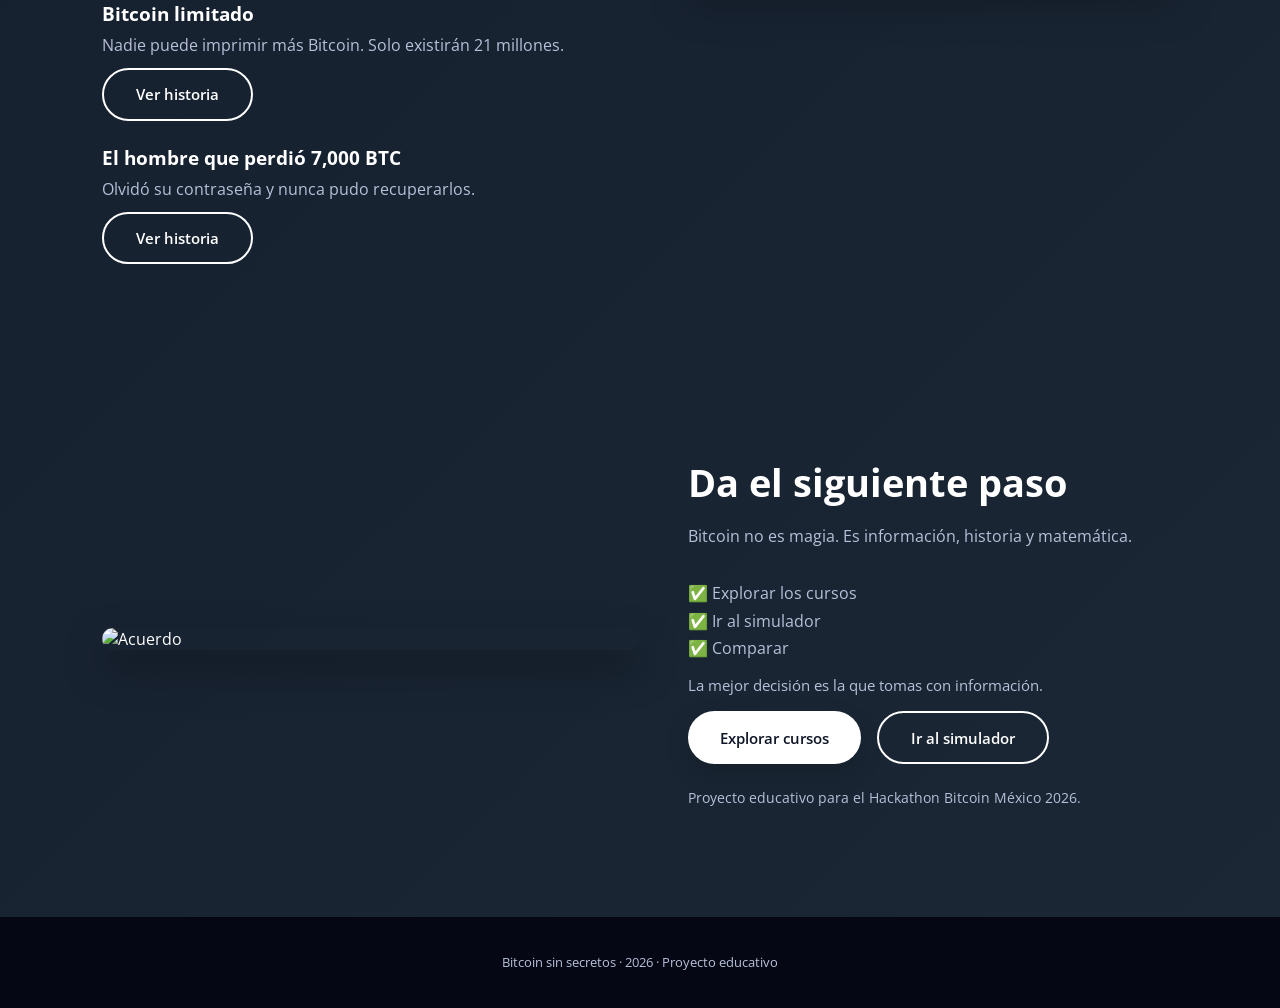
==== commit 3f947f01: "mejora cursos" ====
--- a/index.html
+++ b/index.html
@@ -72,7 +72,7 @@
     <section id="cursos" class="section cursos-section animate-on-scroll">
       <div class="section-inner">
         <h2 class="section-title center">Déjame mostrarte</h2>
-        <p class="section-subtitle center">Aprende paso a paso con módulos claros y honestos.</p>
+        <p class="section-subtitle center">Aprende paso a paso con módulos claros y honestos y participa por un certificado de finalización.</p>
 
         <div class="cursos-grid">
 
@@ -100,8 +100,8 @@
         </div>
 
         <div class="cursos-actions center">
-          <button class="btn btn-white" data-scroll="#simulador">Curso completo</button>
-          <button class="btn btn-outline" data-scroll="#precio">Seguir aprendiendo</button>
+          <button class="btn btn-white" onclick="location.href='pages/test-del-curso.html'">Probar conocimientos</button>
+          <button class="btn btn-outline" data-scroll="#simulador">Seguir aprendiendo</button>
         </div>
       </div>
     </section>
@@ -239,7 +239,7 @@
         <div class="comparacion-text">
           <h2 class="section-title">Comparación de los últimos 10 años</h2>
           <p class="section-subtitle">No se trata de volverte rico. Se trata de proteger tu dinero.</p>
-          <button class="btn btn-white" data-scroll="#simulador">Iniciar simulación</button>
+        <button class="btn btn-white" onclick="location.href='pages/comparacion-m-b.html'">Iniciar simulación</button>
           <button class="btn btn-outline" data-scroll="#historias">Seguir</button>
         </div>
 
@@ -261,21 +261,20 @@
             <article class="historia-item">
               <h3>Las pizzas más caras</h3>
               <p>Pagaron con Bitcoin cuando valía casi nada… hoy valdría millones.</p>
-              <button class="btn btn-outline">Ver historia</button>
+              <button class="btn btn-outline" onclick="location.href='pages/historia-pizzas.html'">Ver historia</button>
             </article>
 
             <article class="historia-item">
               <h3>Bitcoin limitado</h3>
               <p>Nadie puede imprimir más Bitcoin. Solo existirán 21 millones.</p>
-              <button class="btn btn-outline">Ver historia</button>
+              <button class="btn btn-outline" onclick="location.href='pages/historia-21-millones.html'">Ver historia</button>
             </article>
 
             <article class="historia-item">
               <h3>El hombre que perdió 7,000 BTC</h3>
               <p>Olvidó su contraseña y nunca pudo recuperarlos.</p>
-              <button class="btn btn-outline">Ver historia</button>
+              <button class="btn btn-outline" onclick="location.href='pages/historia-programador-sin-password.html'">Ver historia</button>
             </article>
-
           </div>
         </div>
 
@@ -325,4 +324,4 @@
 
   <script src="js/script.js"></script>
 </body>
-</html>
+</html>
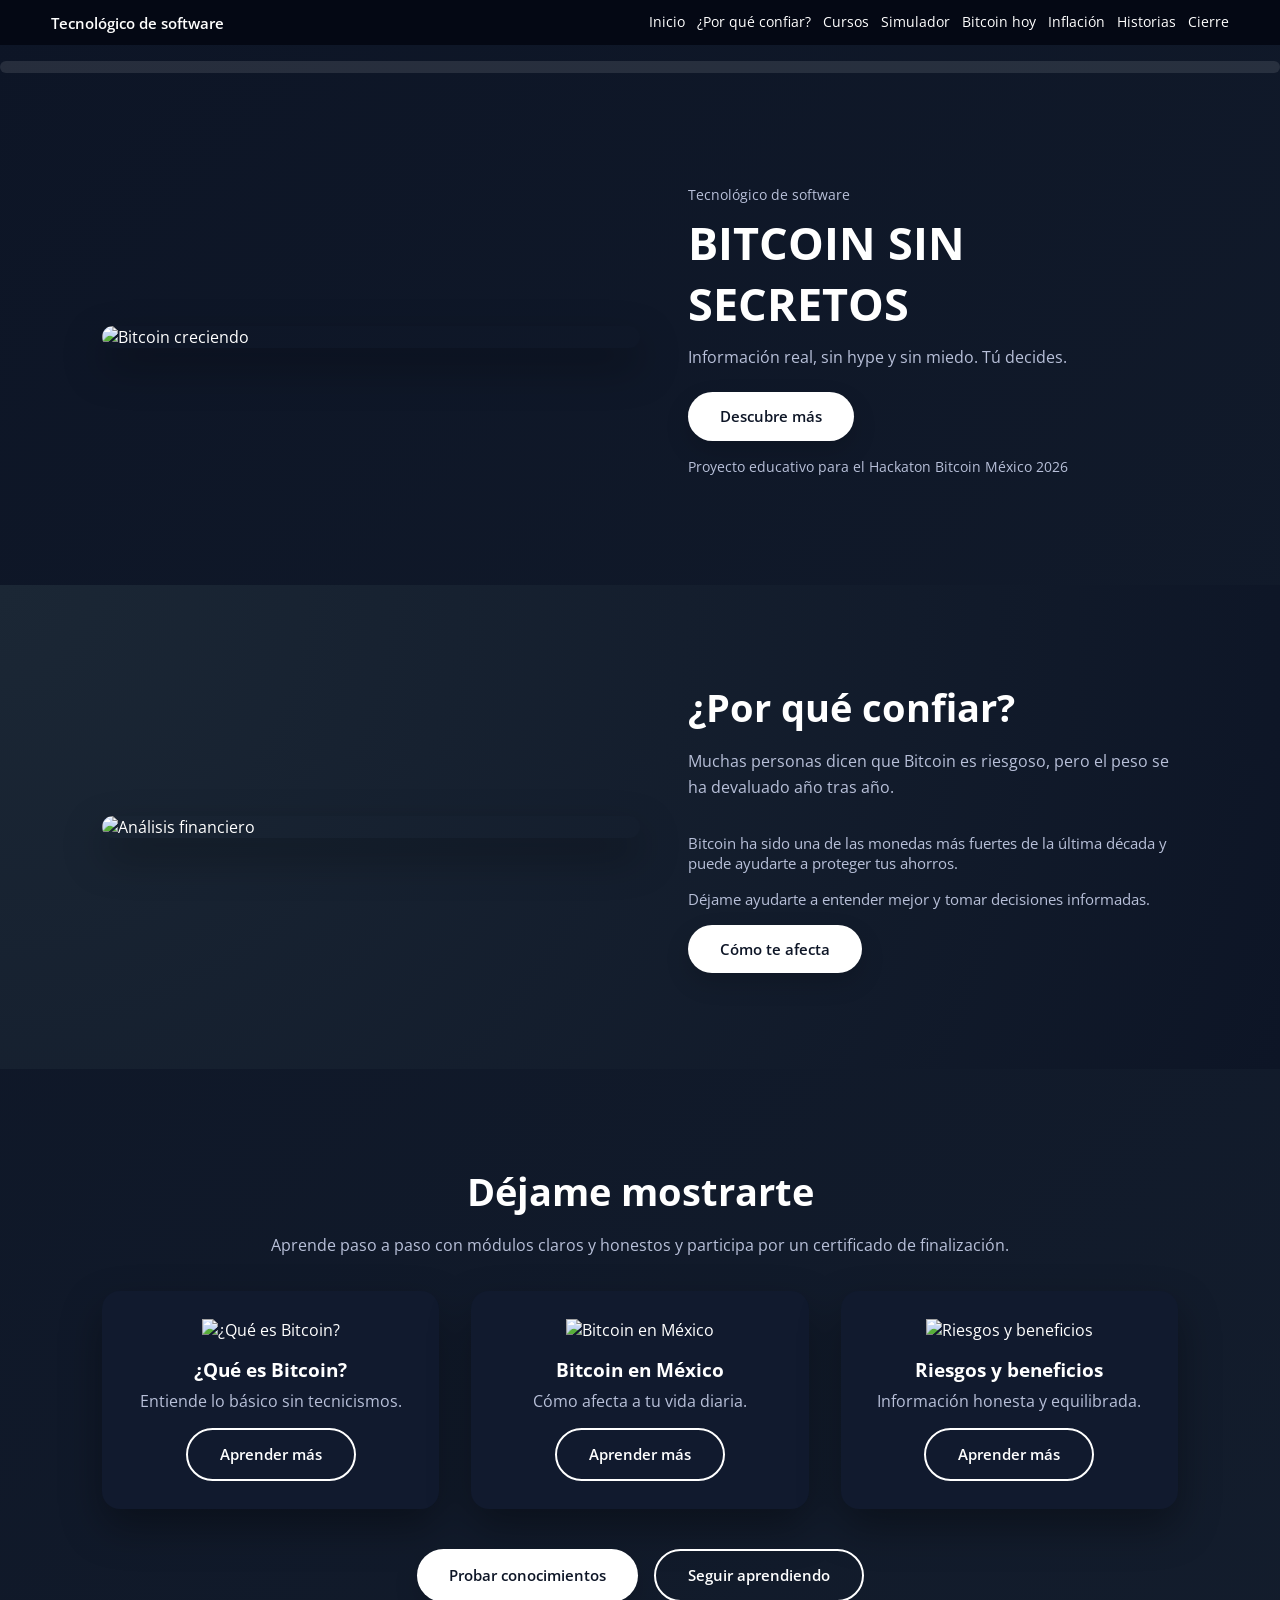
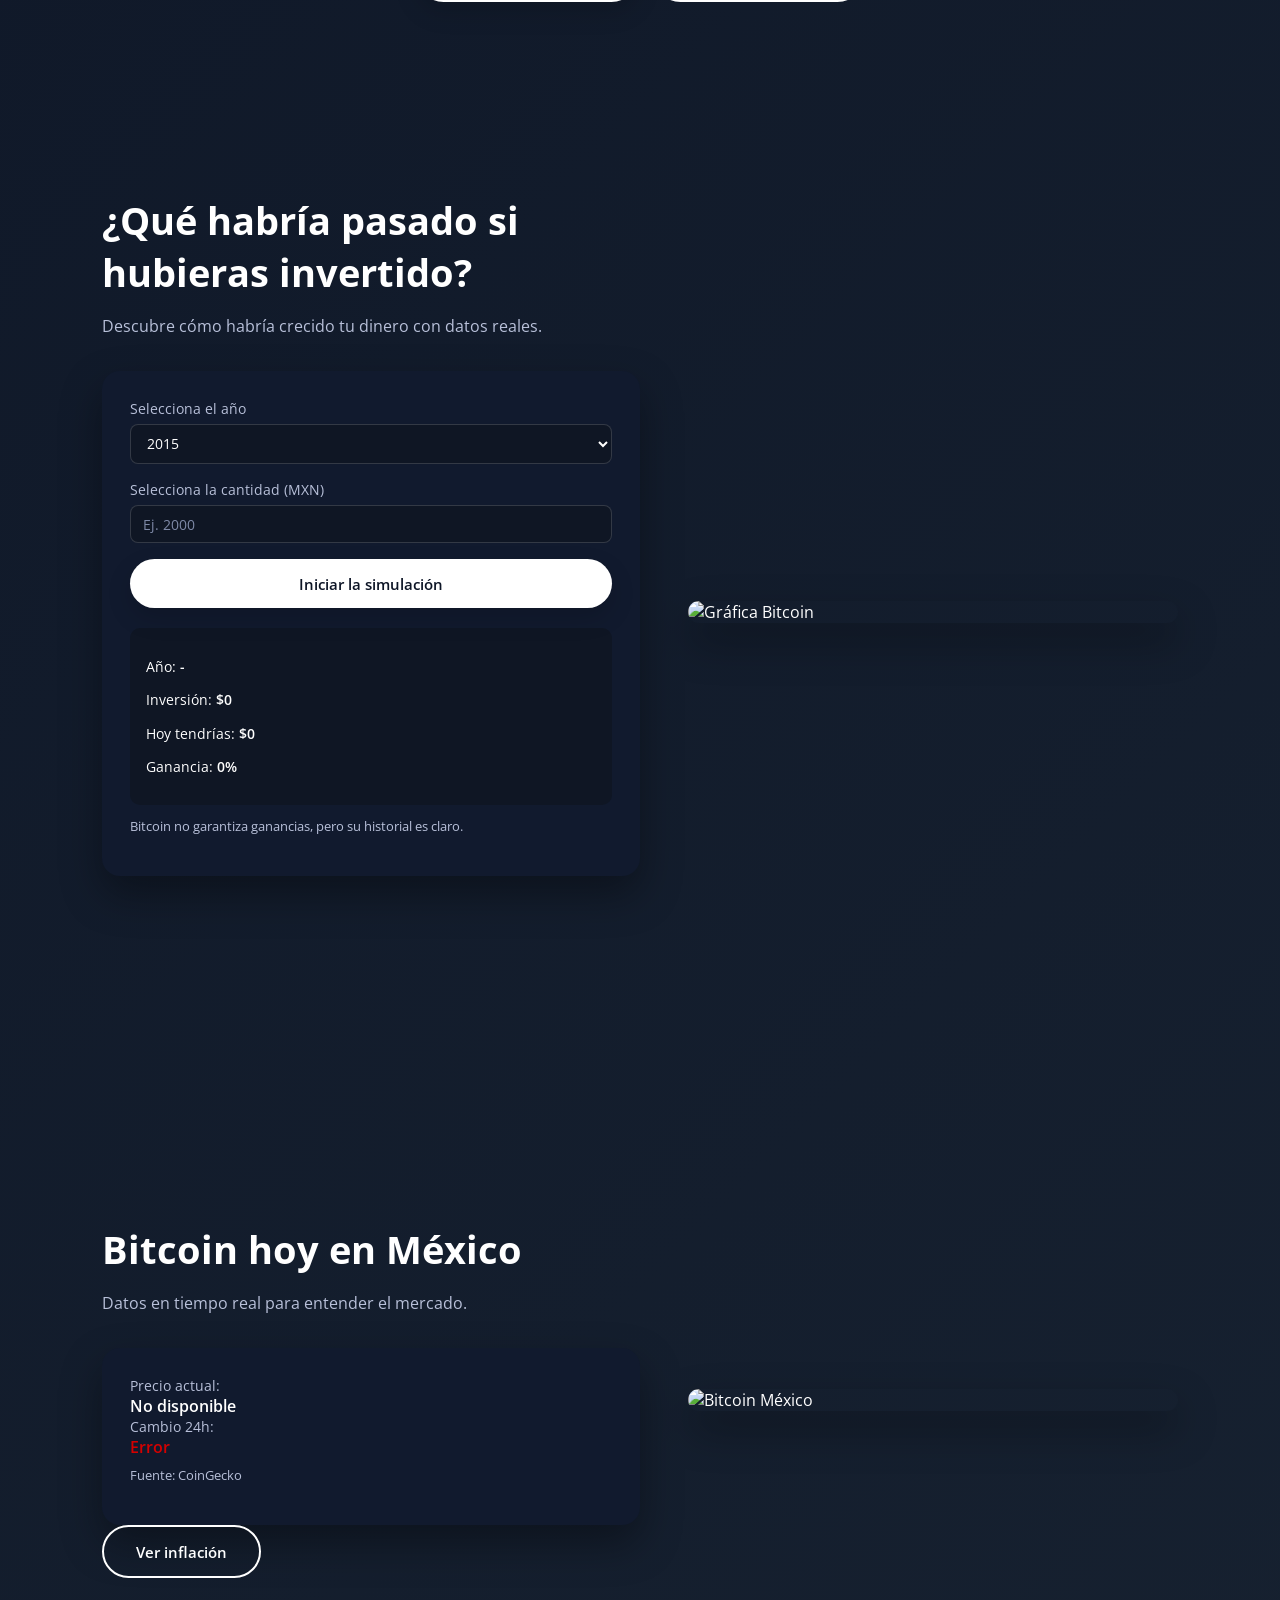
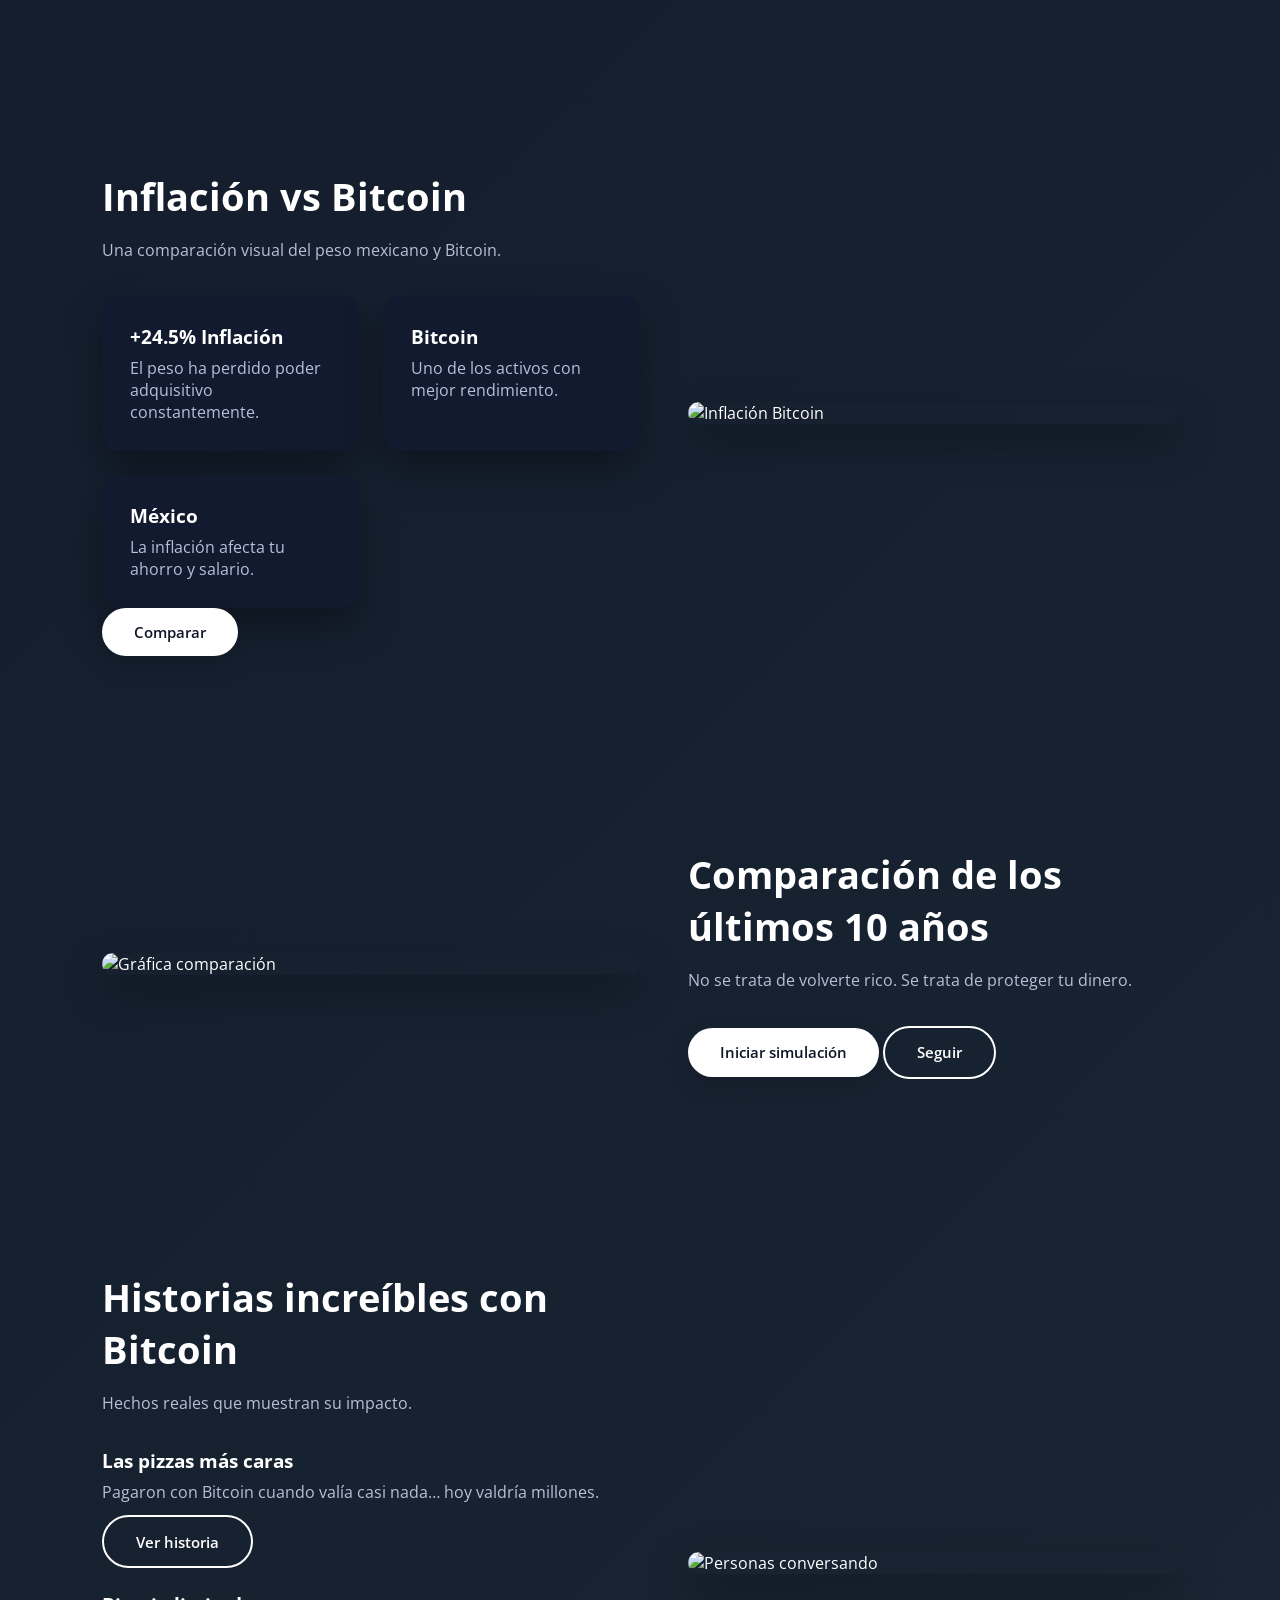
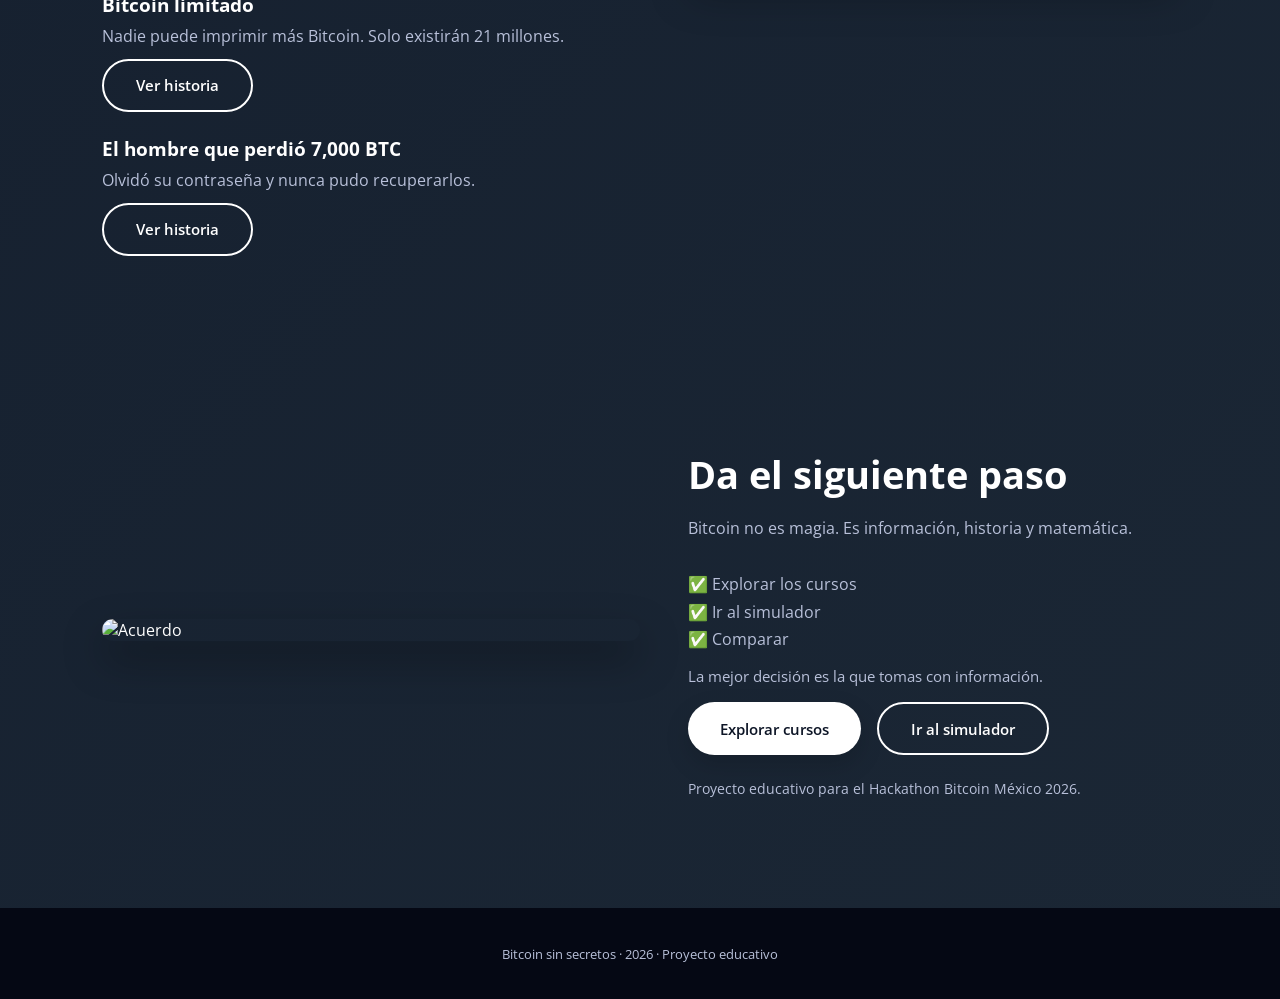
==== commit a2f570ae: "mejoras visuales" ====
--- a/index.html
+++ b/index.html
@@ -27,6 +27,9 @@
       <a href="#cierre">Cierre</a>
     </nav>
   </header>
+  <div id="barra-progreso">
+    <div id="progreso"></div>
+  </div>
 
   <main>
 
@@ -146,6 +149,8 @@
               <p>Hoy tendrías: <span id="resultado-monto">$0</span></p>
               <p>Ganancia: <span id="resultado-porcentaje">0%</span></p>
             </div>
+            <div id="resultado-simulador" style="display:none; margin-top:1.5rem; padding:1rem; background:var(--bg-card-2); border-radius:14px;"></div>
+
 
             <p class="simulator-note">Bitcoin no garantiza ganancias, pero su historial es claro.</p>
           </div>
@@ -153,7 +158,6 @@
             <canvas id="graficaBitcoin"></canvas>
           </div>
 
-          <button id="btn-mas-escala" class="btn btn-outline">Aumentar escala</button>
 
 
         </div>
--- a/css/style.css
+++ b/css/style.css
@@ -497,4 +497,48 @@
   box-shadow: 0 18px 40px rgba(0,0,0,0.35);
   border: 1px solid rgba(255,255,255,0.08);
 }
-
+.btn {
+  transition: transform 0.2s ease, box-shadow 0.2s ease;
+}
+.btn:hover {
+  transform: scale(1.05);
+  box-shadow: 0 6px 15px rgba(0,0,0,0.25);
+}
+
+.pregunta {
+  transition: transform 0.3s ease, box-shadow 0.3s ease;
+}
+.pregunta:hover {
+  transform: translateY(-5px);
+  box-shadow: 0 8px 20px rgba(0,0,0,0.25);
+}
+#barra-progreso {
+  width: 100%;
+  background: rgba(255,255,255,0.1);
+  border-radius: 10px;
+  margin: 1rem 0;
+  height: 12px;
+}
+#progreso {
+  height: 12px;
+  width: 0%;
+  background: var(--accent-green);
+  border-radius: 10px;
+  transition: width 0.5s ease;
+}
+.btn {
+  transition: transform 0.2s ease, box-shadow 0.2s ease;
+}
+.btn:hover {
+  transform: scale(1.05);
+  box-shadow: 0 6px 15px rgba(0,0,0,0.25);
+}
+
+.curso-modulo {
+  transition: transform 0.3s ease, box-shadow 0.3s ease;
+}
+.curso-modulo:hover {
+  transform: translateY(-5px);
+  box-shadow: 0 8px 20px rgba(0,0,0,0.25);
+}
+
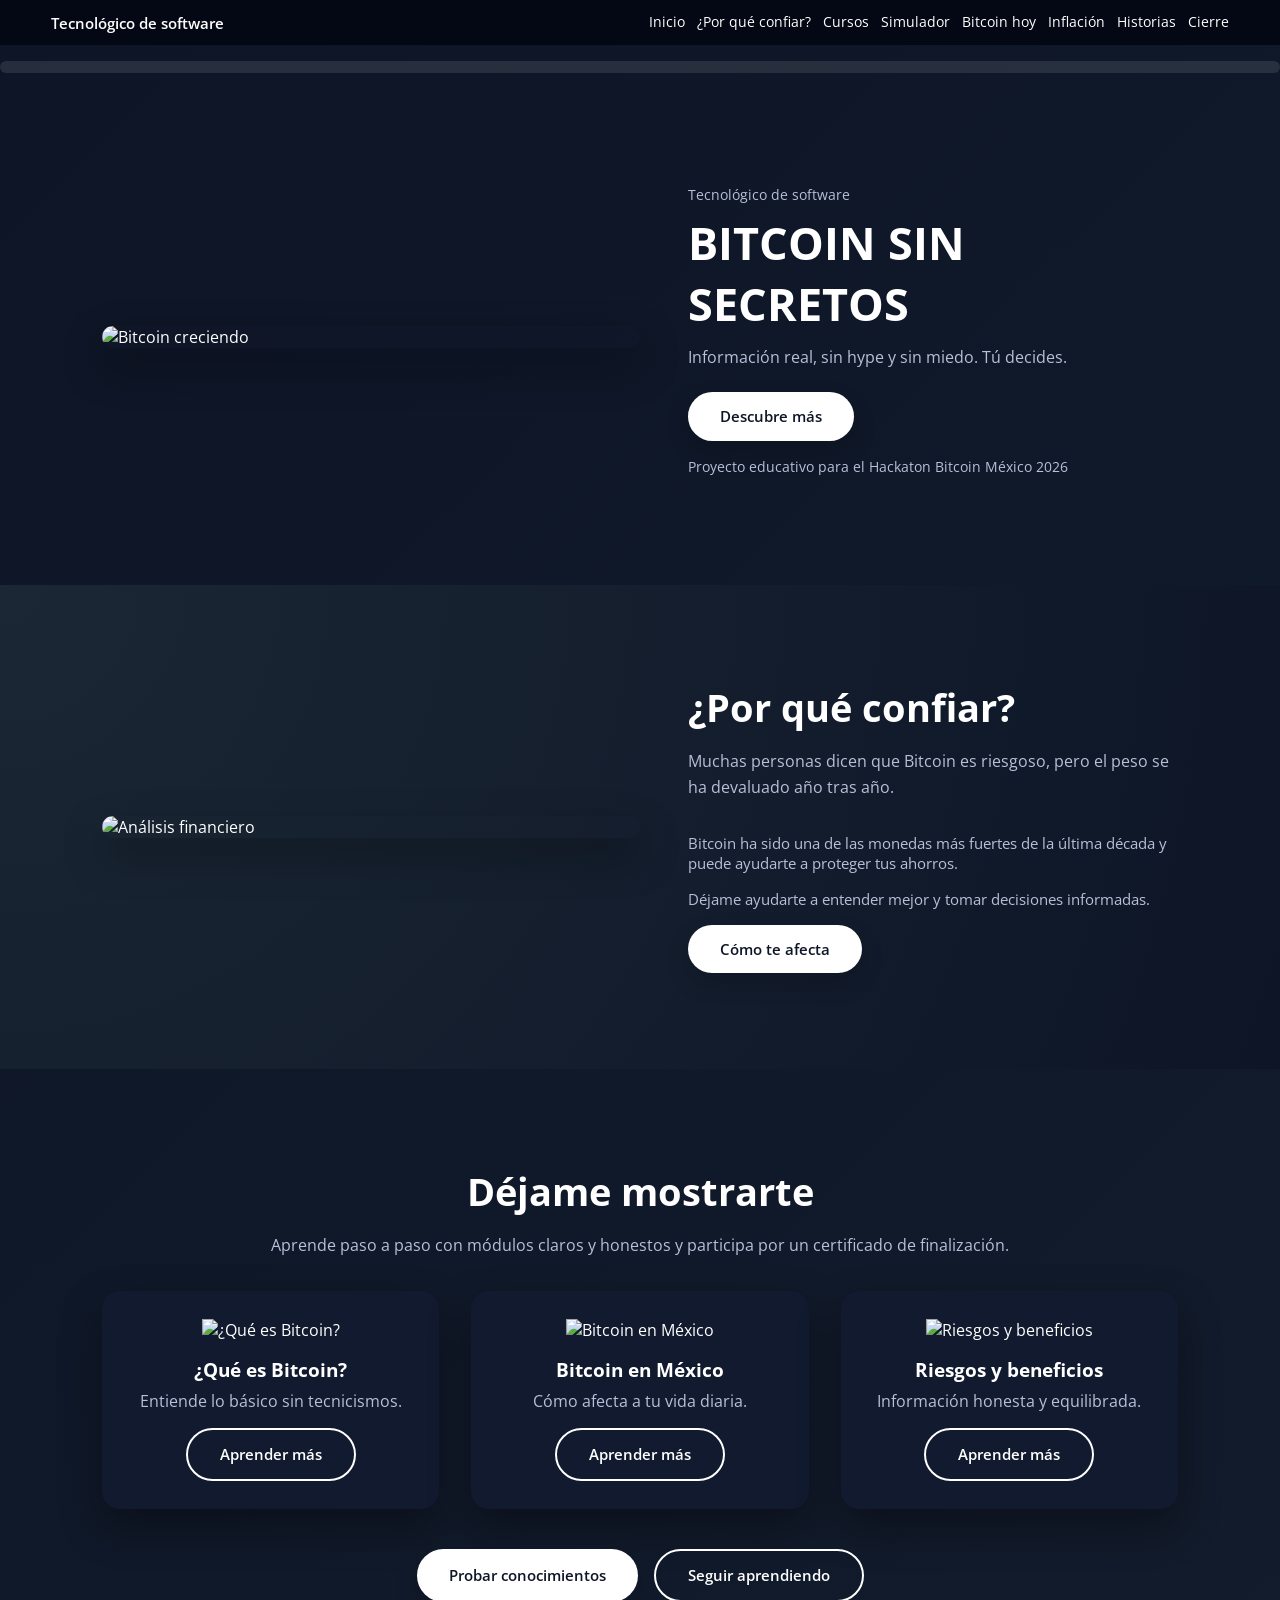
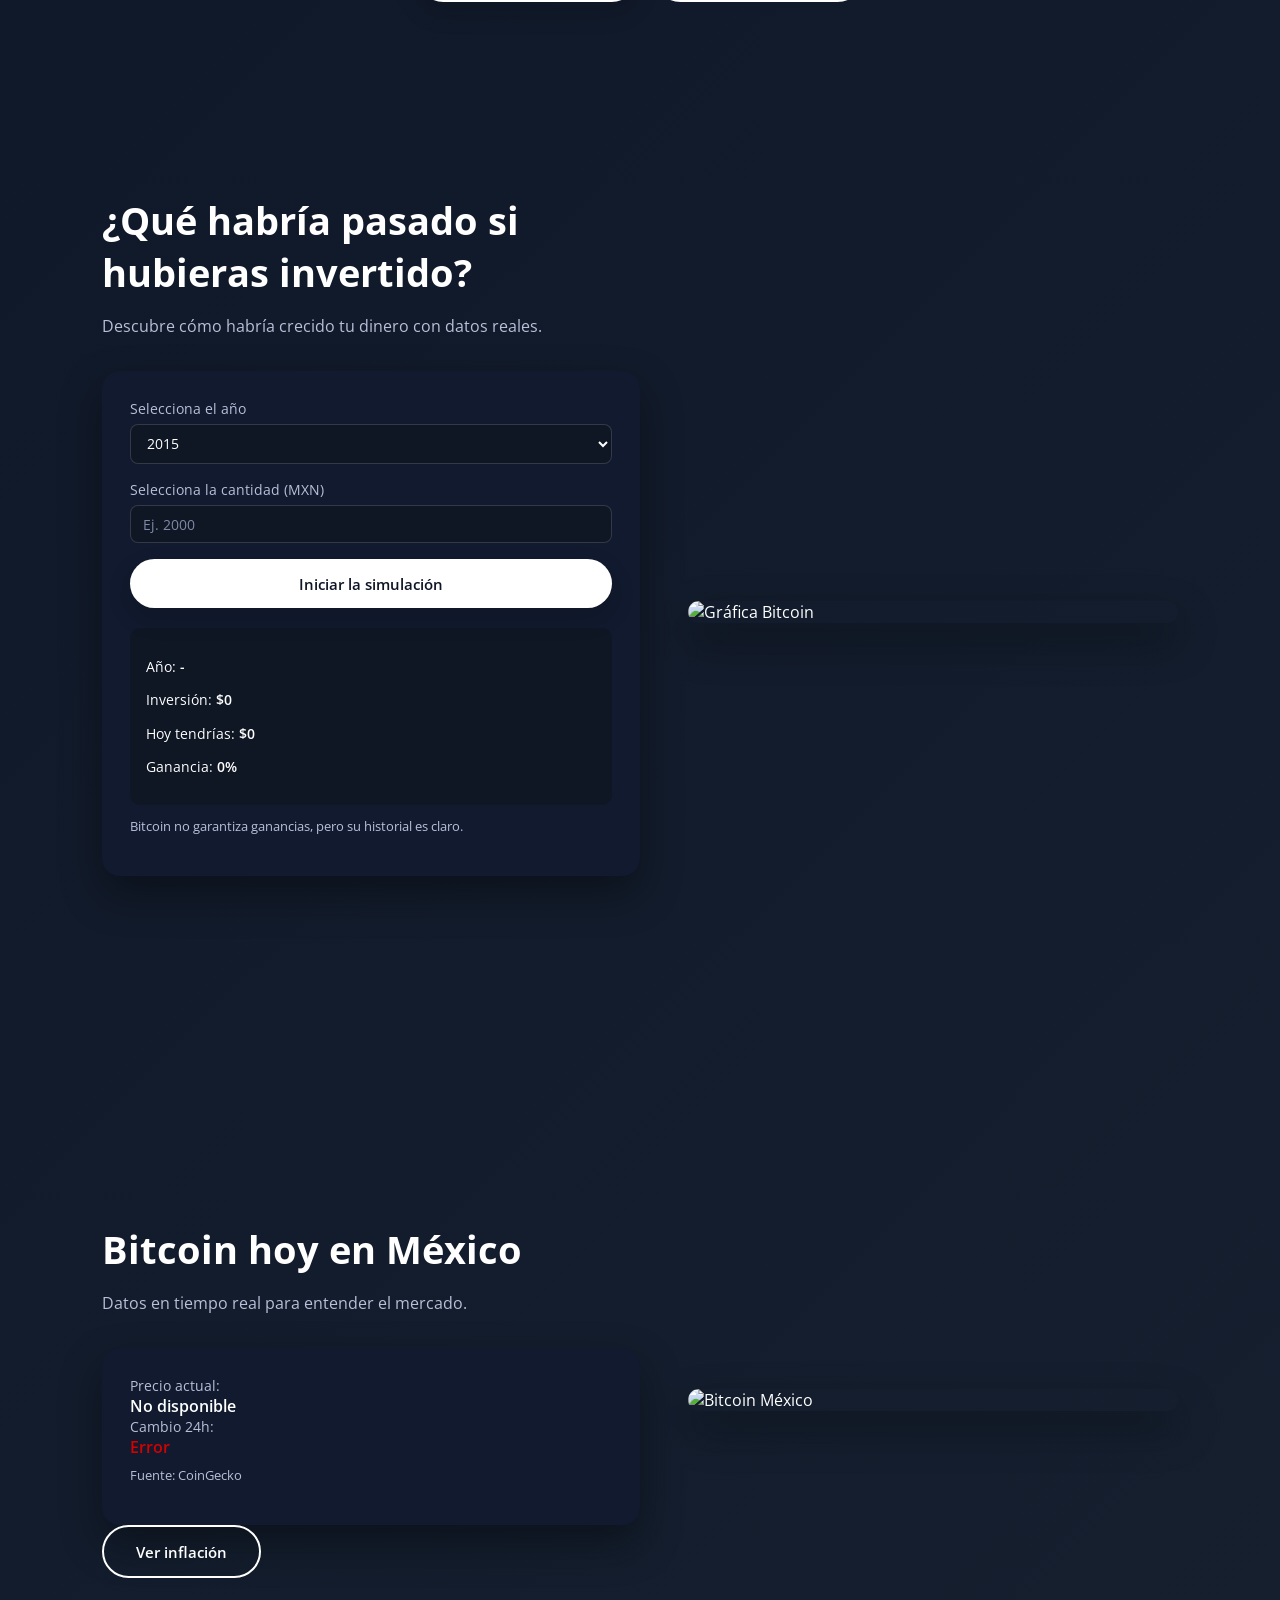
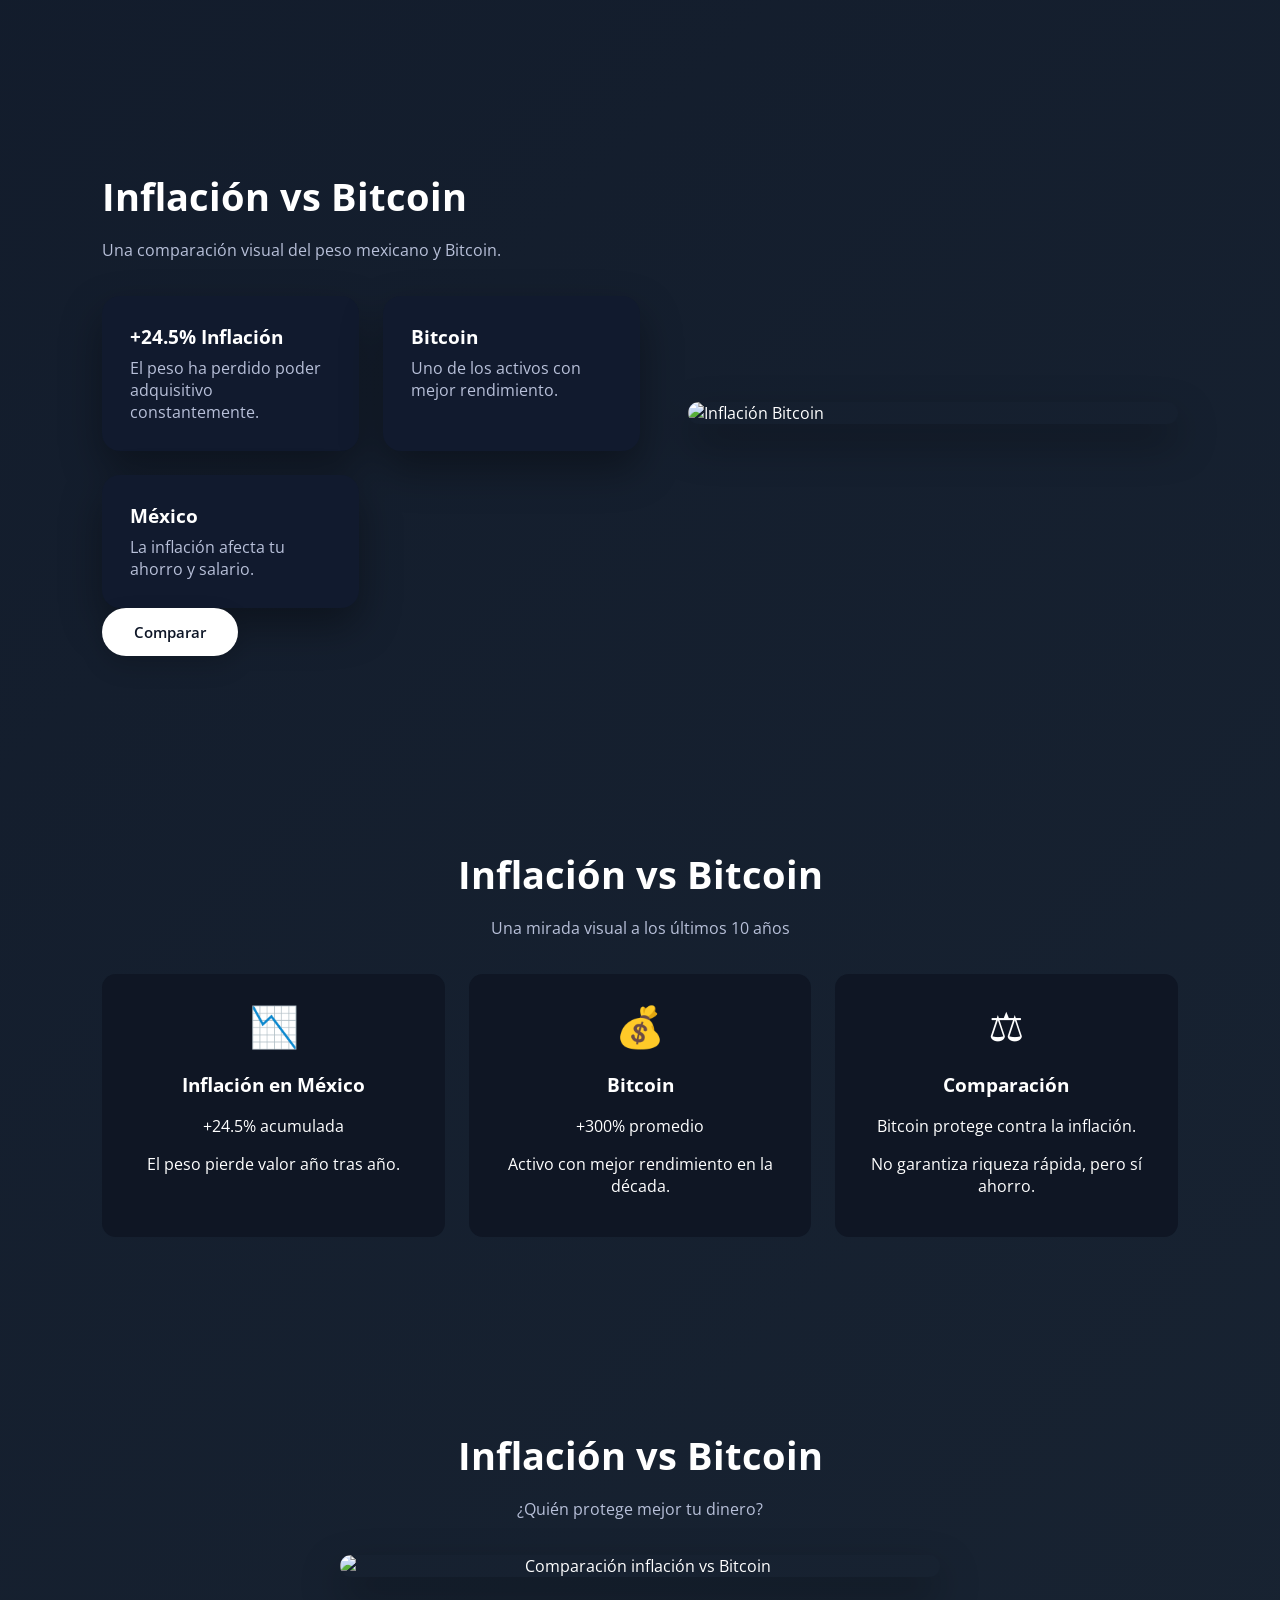
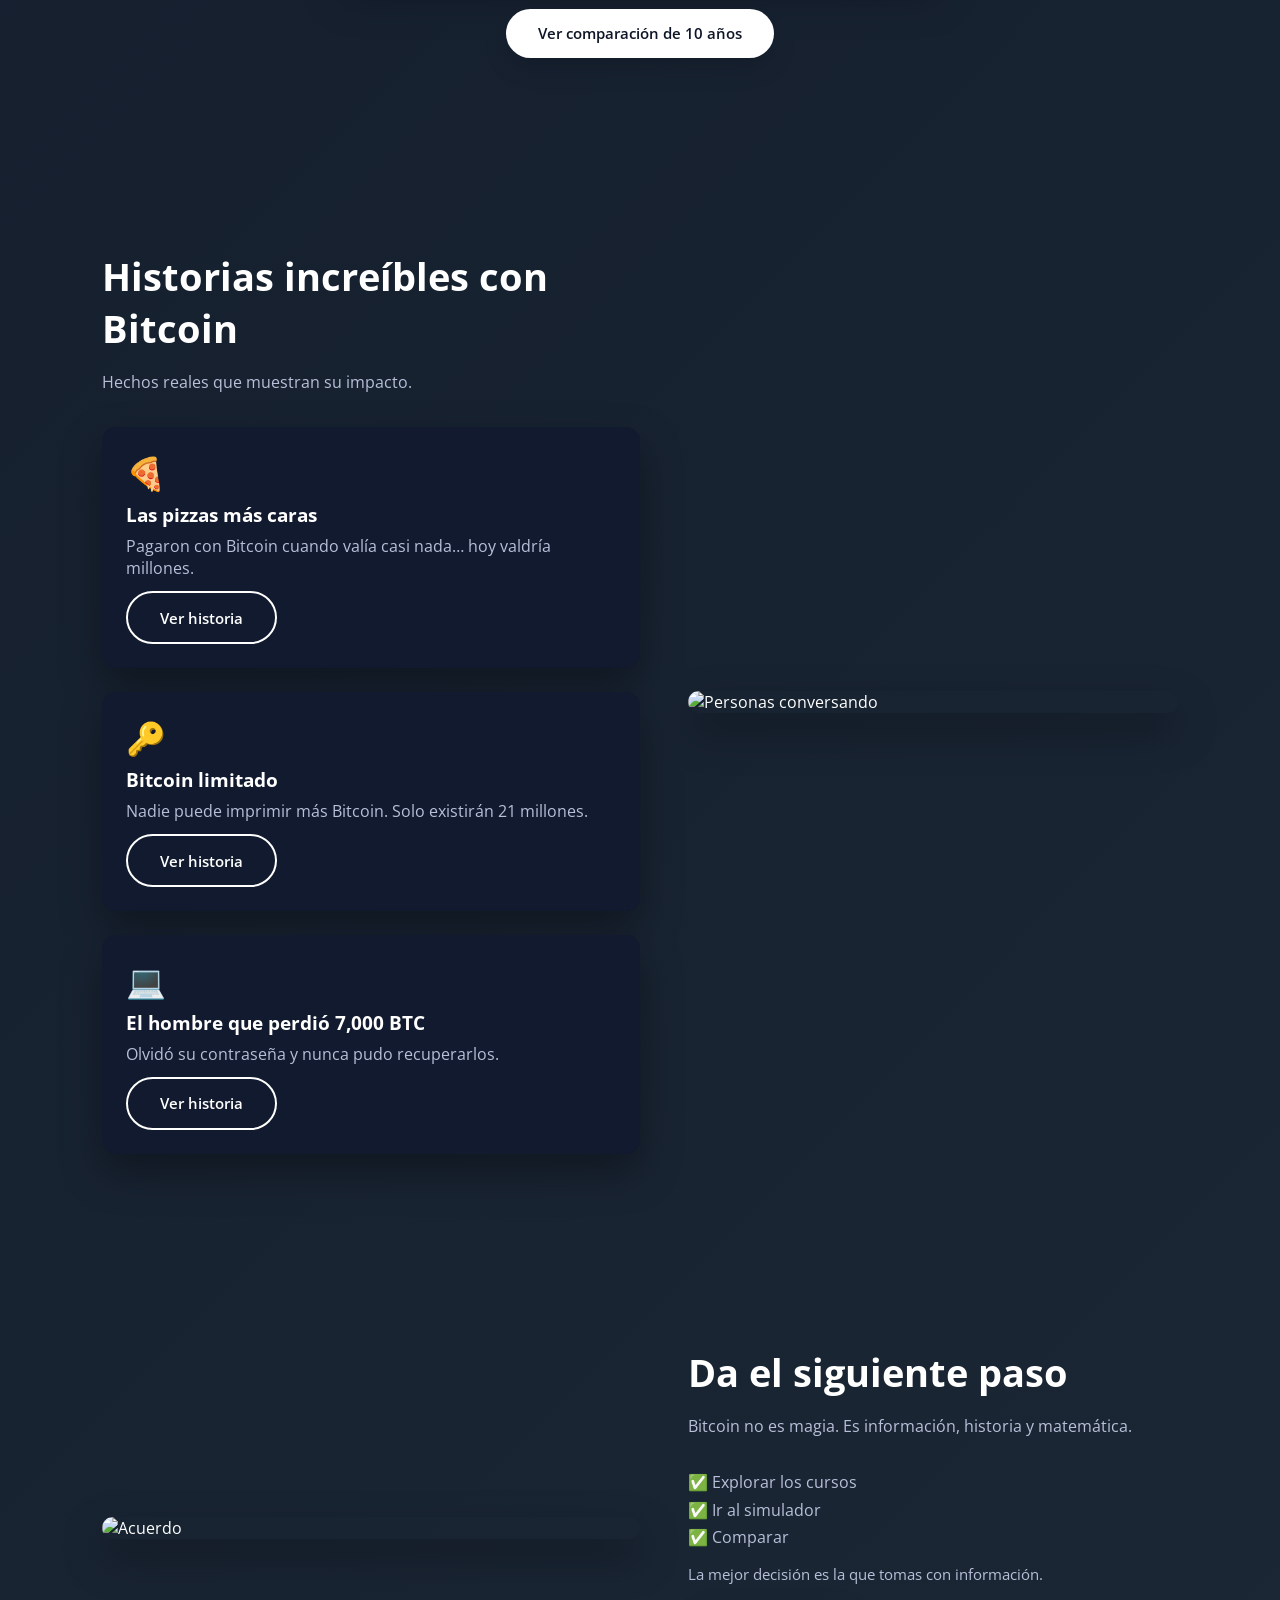
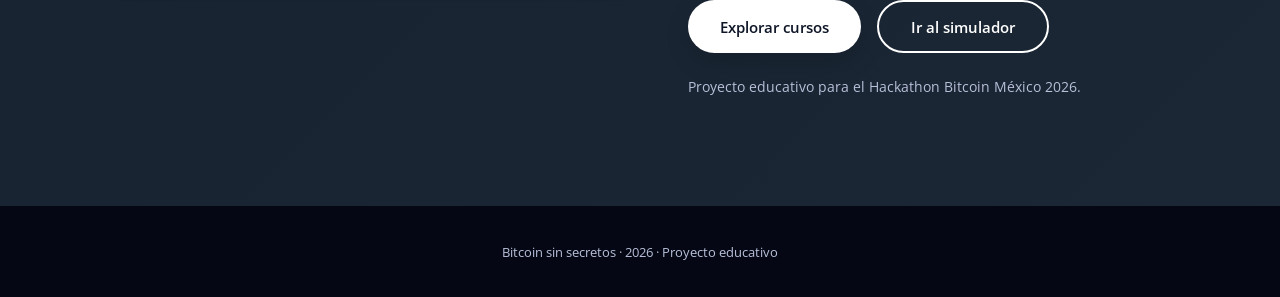
==== commit 3c14a120: "mejoras graficas" ====
--- a/index.html
+++ b/index.html
@@ -233,24 +233,54 @@
     </section>
 
     <!-- GRÁFICA DE COMPARACIÓN -->
+   <section id="comparacion" class="section comparacion-section animate-on-scroll">
+      <div class="section-inner">
+        <h2 class="section-title center">Inflación vs Bitcoin</h2>
+        <p class="section-subtitle center">Una mirada visual a los últimos 10 años</p>
+
+        <div class="infografia-grid">
+          <div class="infografia-card">
+            <div class="infografia-icon">📉</div>
+            <h3>Inflación en México</h3>
+            <p>+24.5% acumulada</p>
+            <p>El peso pierde valor año tras año.</p>
+          </div>
+
+          <div class="infografia-card">
+            <div class="infografia-icon">💰</div>
+            <h3>Bitcoin</h3>
+            <p>+300% promedio</p>
+            <p>Activo con mejor rendimiento en la década.</p>
+          </div>
+
+          <div class="infografia-card">
+            <div class="infografia-icon">⚖️</div>
+            <h3>Comparación</h3>
+            <p>Bitcoin protege contra la inflación.</p>
+            <p>No garantiza riqueza rápida, pero sí ahorro.</p>
+          </div>
+        </div>
+      </div>
+    </section>
+
     <section id="comparacion" class="section comparacion-section animate-on-scroll">
-      <div class="section-inner two-col">
-
-        <div class="comparacion-image">
-          <img src="img/comparacion.png" alt="Gráfica comparación" class="big-img">
-        </div>
-
-        <div class="comparacion-text">
-          <h2 class="section-title">Comparación de los últimos 10 años</h2>
-          <p class="section-subtitle">No se trata de volverte rico. Se trata de proteger tu dinero.</p>
-        <button class="btn btn-white" onclick="location.href='pages/comparacion-m-b.html'">Iniciar simulación</button>
-          <button class="btn btn-outline" data-scroll="#historias">Seguir</button>
-        </div>
-
-
-
-      </div>
-    </section>
+      <div class="section-inner center">
+        <h2 class="section-title">Inflación vs Bitcoin</h2>
+        <p class="section-subtitle">¿Quién protege mejor tu dinero?</p>
+
+        <!-- Imagen ilustrativa -->
+        <img src="img/comparacion.png" alt="Comparación inflación vs Bitcoin" class="comparacion-img">
+
+        <!-- Botón para ir a la página de comparación detallada -->
+        <div class="acciones">
+          <button class="btn btn-white" onclick="location.href='pages/comparacion-m-b.html'">
+            Ver comparación de 10 años
+          </button>
+        </div>
+      </div>
+    </section>
+
+
 
     <!-- HISTORIAS -->
     <section id="historias" class="section historias-section animate-on-scroll">
@@ -262,24 +292,29 @@
 
           <div class="historias-list">
 
-            <article class="historia-item">
+            <article class="historia-item dark-card">
+              <div class="historia-icon">🍕</div>
               <h3>Las pizzas más caras</h3>
               <p>Pagaron con Bitcoin cuando valía casi nada… hoy valdría millones.</p>
               <button class="btn btn-outline" onclick="location.href='pages/historia-pizzas.html'">Ver historia</button>
             </article>
 
-            <article class="historia-item">
+            <article class="historia-item dark-card">
+              <div class="historia-icon">🔑</div>
               <h3>Bitcoin limitado</h3>
               <p>Nadie puede imprimir más Bitcoin. Solo existirán 21 millones.</p>
               <button class="btn btn-outline" onclick="location.href='pages/historia-21-millones.html'">Ver historia</button>
             </article>
 
-            <article class="historia-item">
+            <article class="historia-item dark-card">
+              <div class="historia-icon">💻</div>
               <h3>El hombre que perdió 7,000 BTC</h3>
               <p>Olvidó su contraseña y nunca pudo recuperarlos.</p>
               <button class="btn btn-outline" onclick="location.href='pages/historia-programador-sin-password.html'">Ver historia</button>
             </article>
-          </div>
+
+          </div>
+
         </div>
 
         <div class="historias-image">
--- a/css/style.css
+++ b/css/style.css
@@ -541,4 +541,51 @@
   transform: translateY(-5px);
   box-shadow: 0 8px 20px rgba(0,0,0,0.25);
 }
-
+.historia-item {
+  padding: 1.5rem;
+  border-radius: 14px;
+  transition: transform 0.3s ease, box-shadow 0.3s ease;
+}
+
+.historia-item:hover {
+  transform: translateY(-5px);
+  box-shadow: 0 8px 20px rgba(0,0,0,0.25);
+}
+
+.historia-icon {
+  font-size: 2rem;
+  margin-bottom: 0.5rem;
+}
+.infografia-grid {
+  display: flex;
+  gap: 1.5rem;
+  justify-content: center;
+  margin-top: 2rem;
+}
+
+.infografia-card {
+  flex: 1;
+  background: var(--bg-card-2);
+  padding: 1.5rem;
+  border-radius: 14px;
+  text-align: center;
+  transition: transform 0.3s ease, box-shadow 0.3s ease;
+}
+
+.infografia-card:hover {
+  transform: translateY(-5px);
+  box-shadow: 0 8px 20px rgba(0,0,0,0.25);
+}
+
+.infografia-icon {
+  font-size: 2.5rem;
+  margin-bottom: 0.5rem;
+}
+.comparacion-img {
+  max-width: 600px;
+  margin: 2rem auto;
+  display: block;
+  border-radius: 14px;
+  box-shadow: var(--shadow-strong);
+}
+
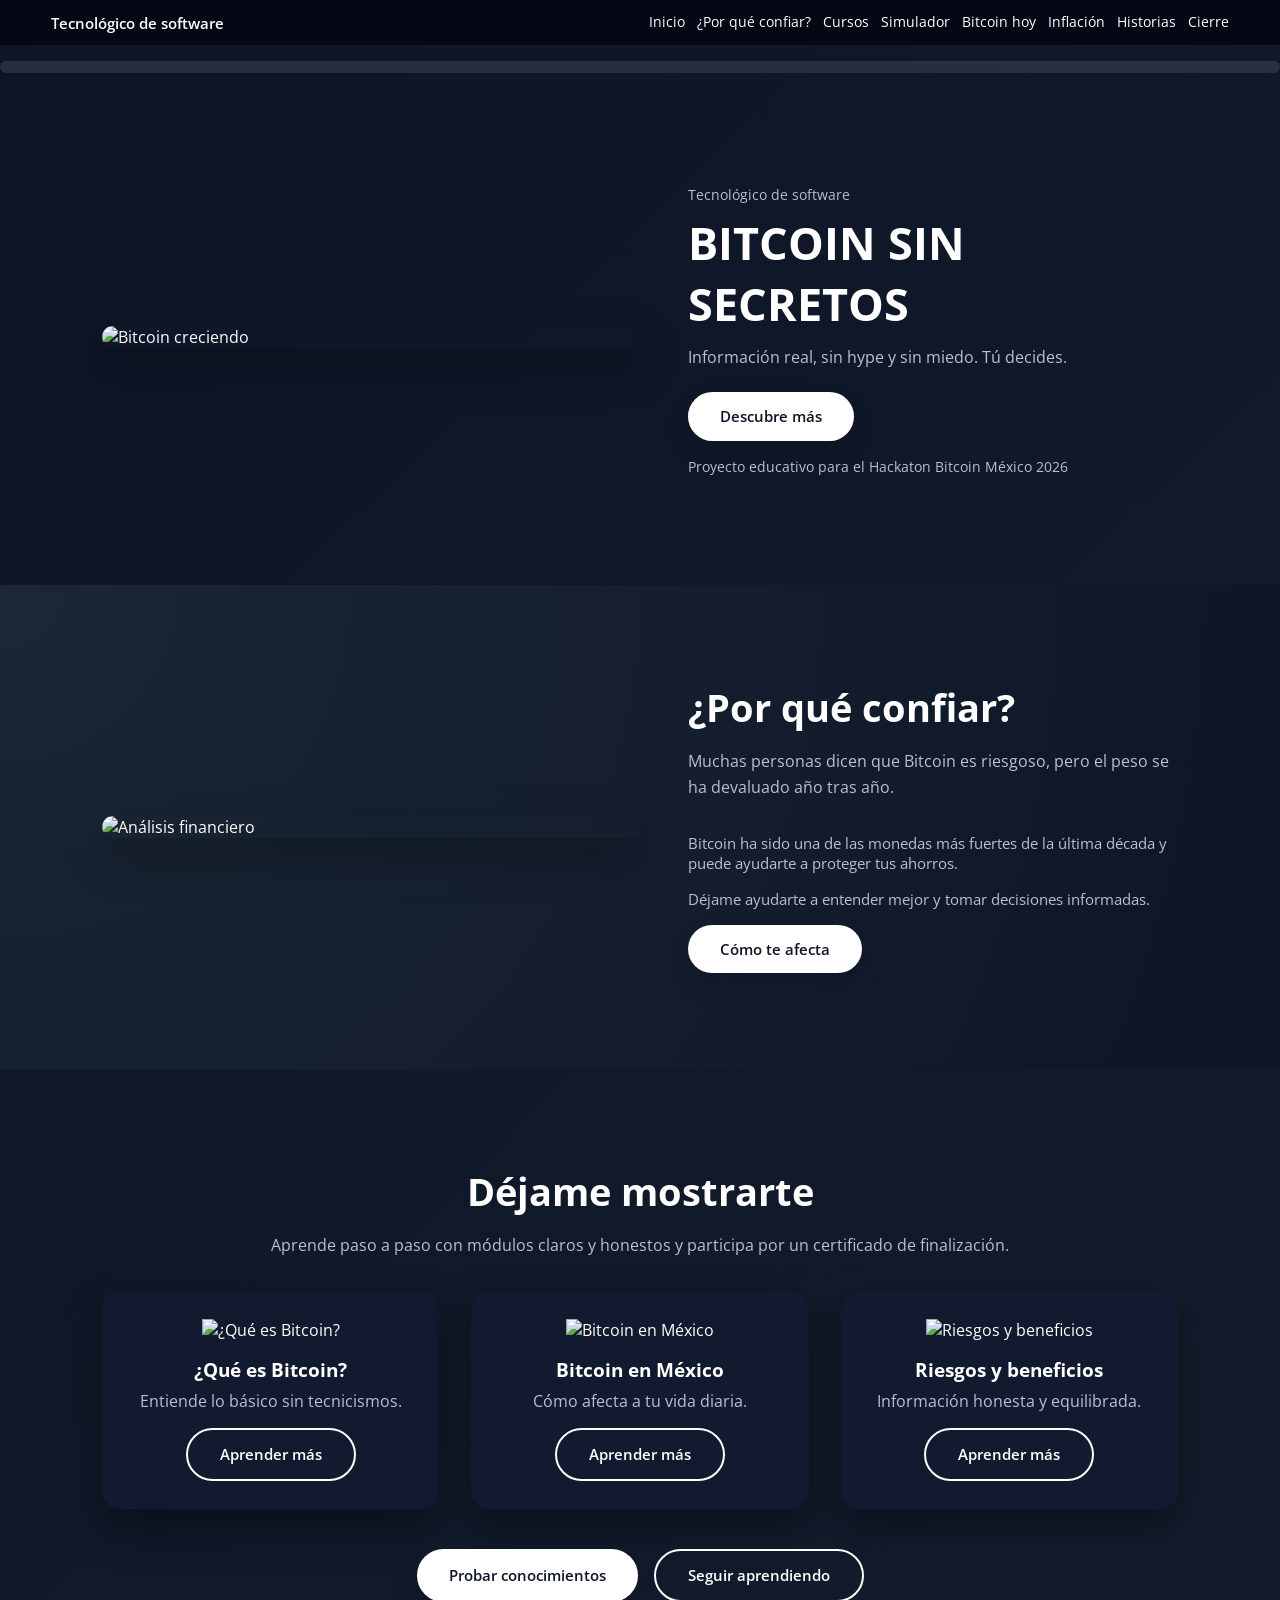
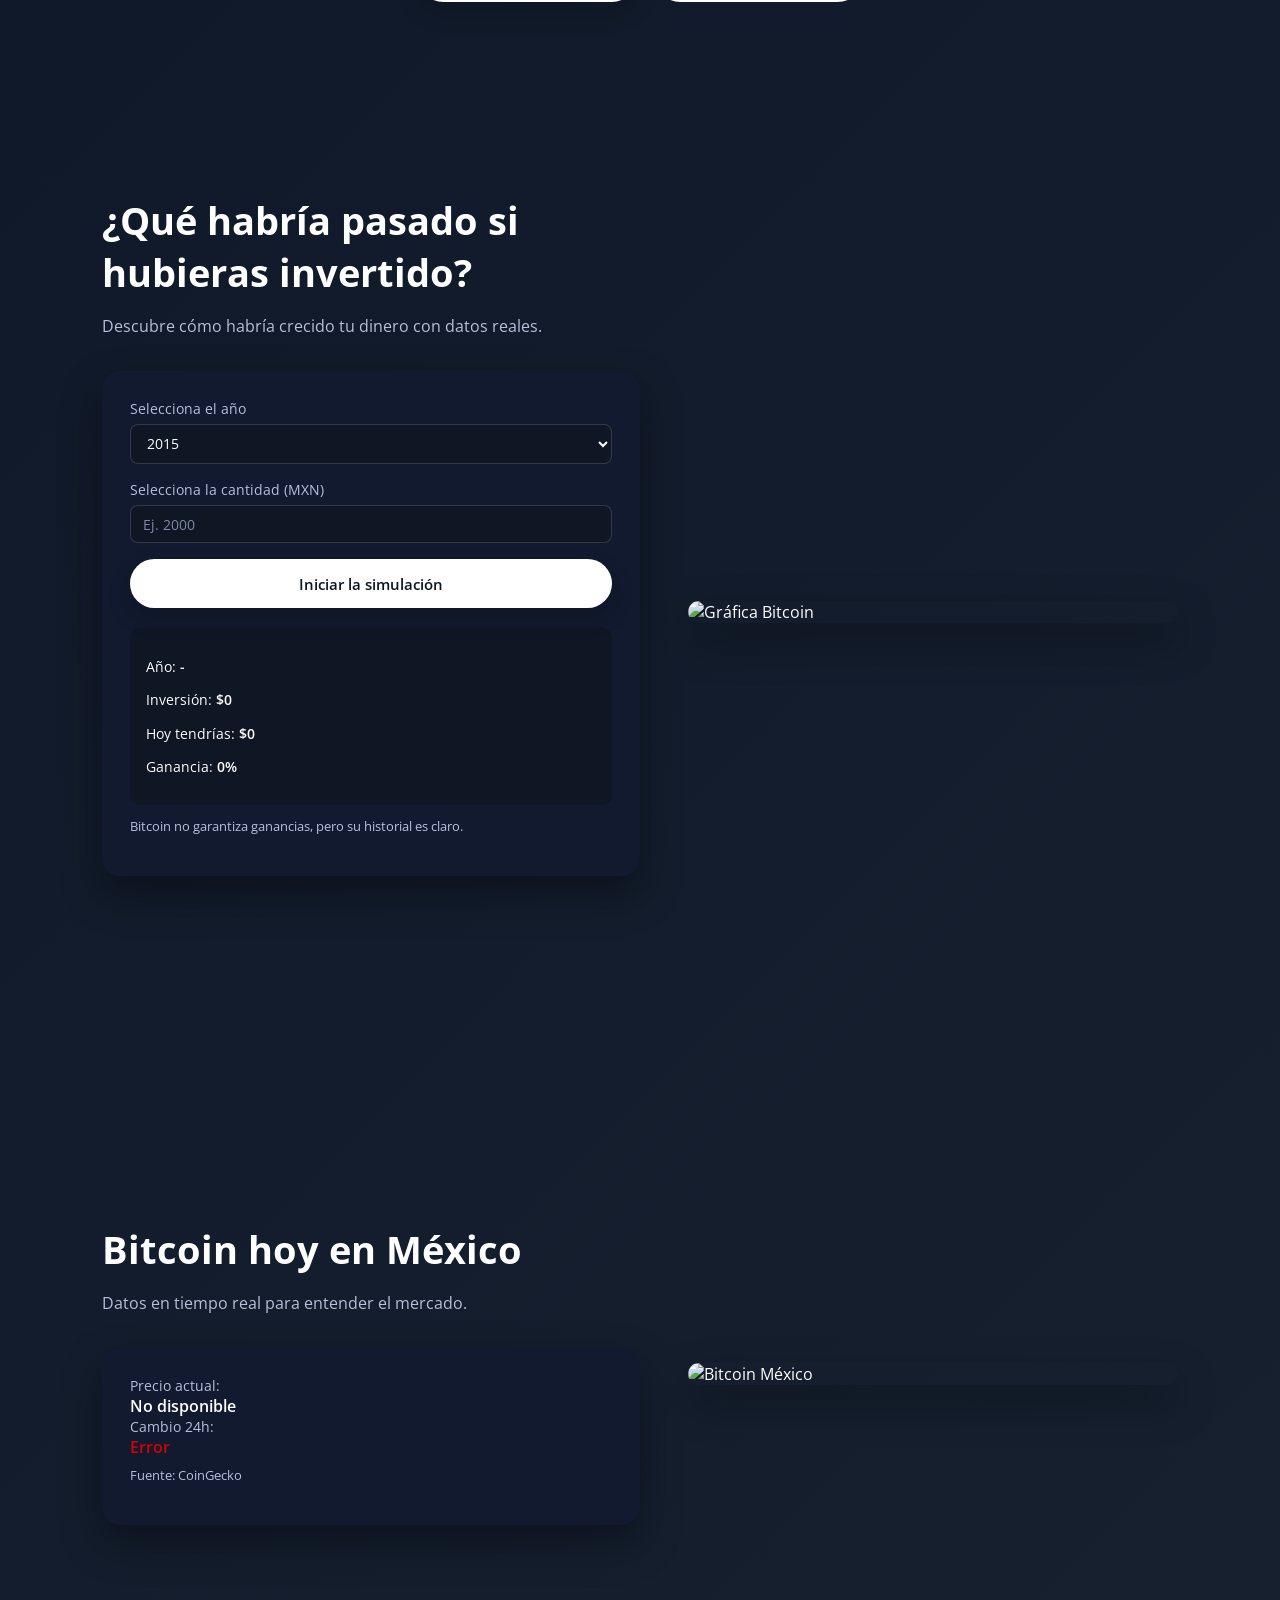
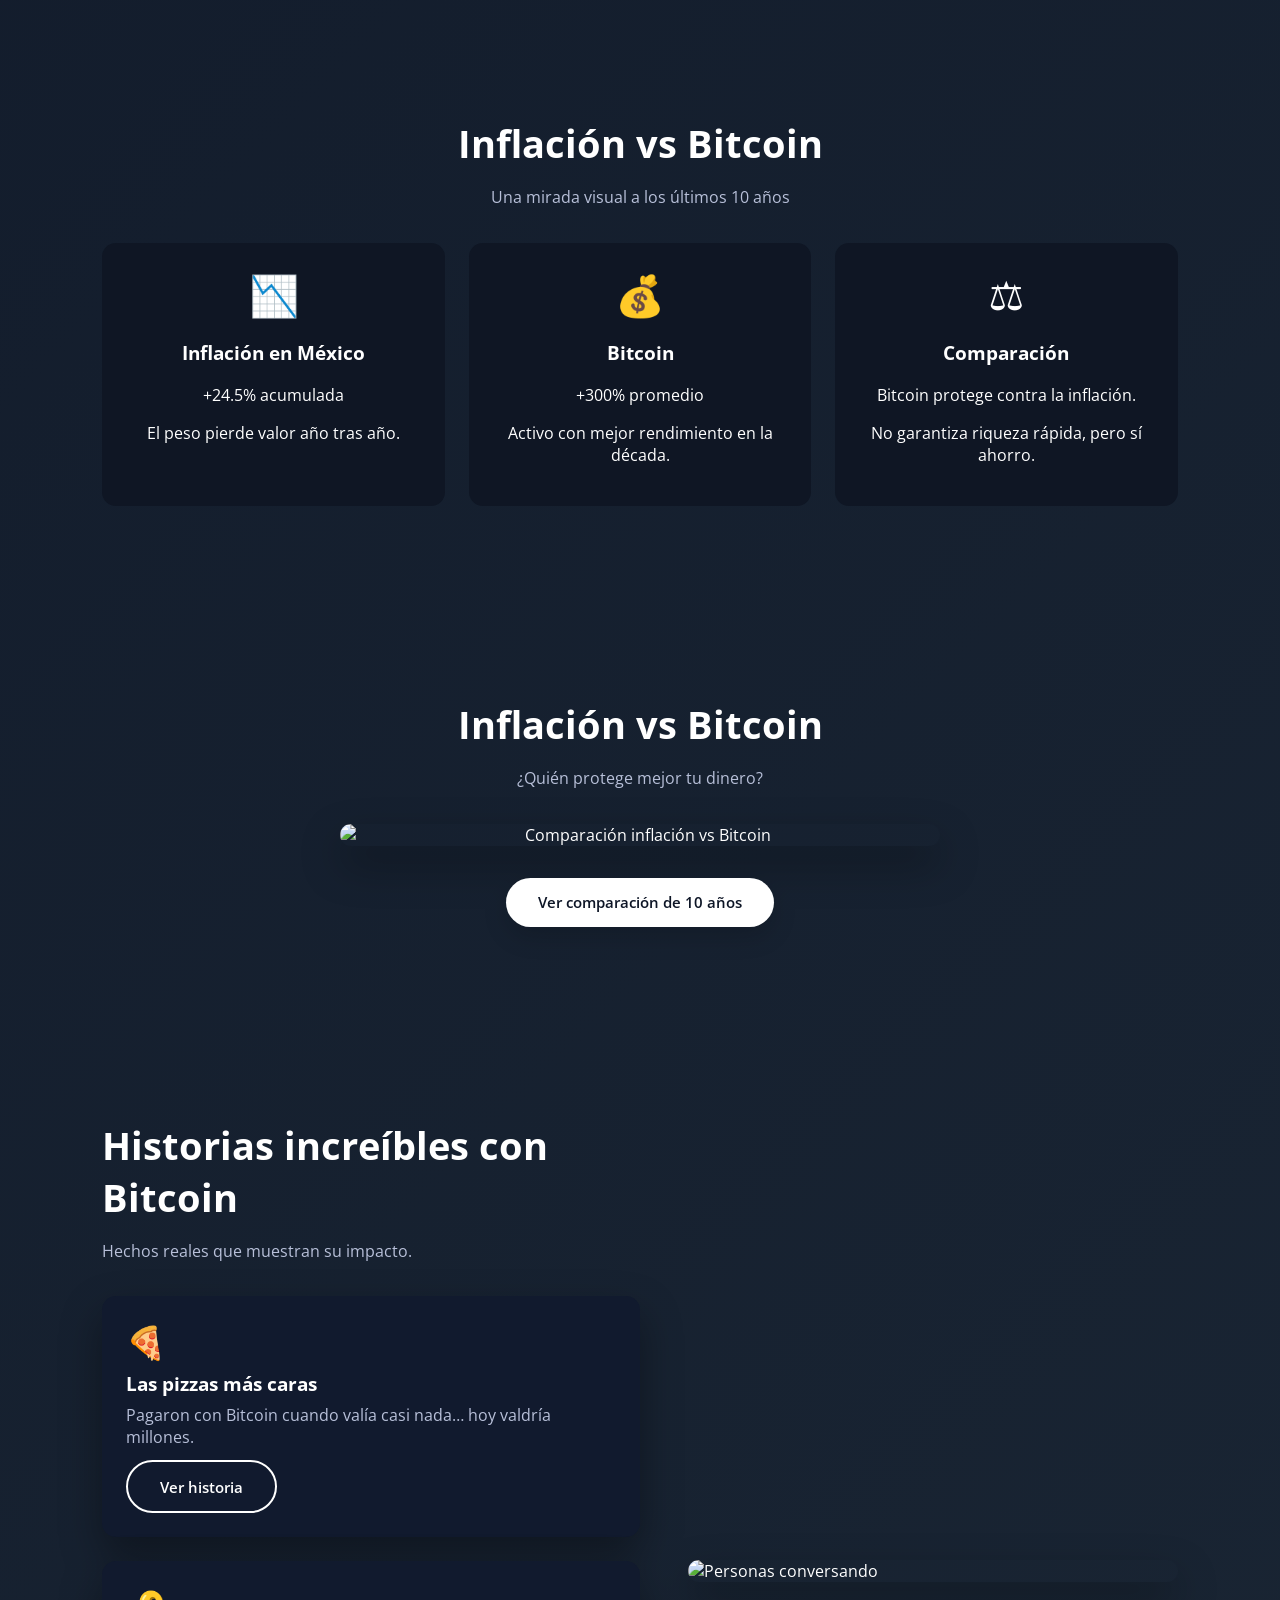
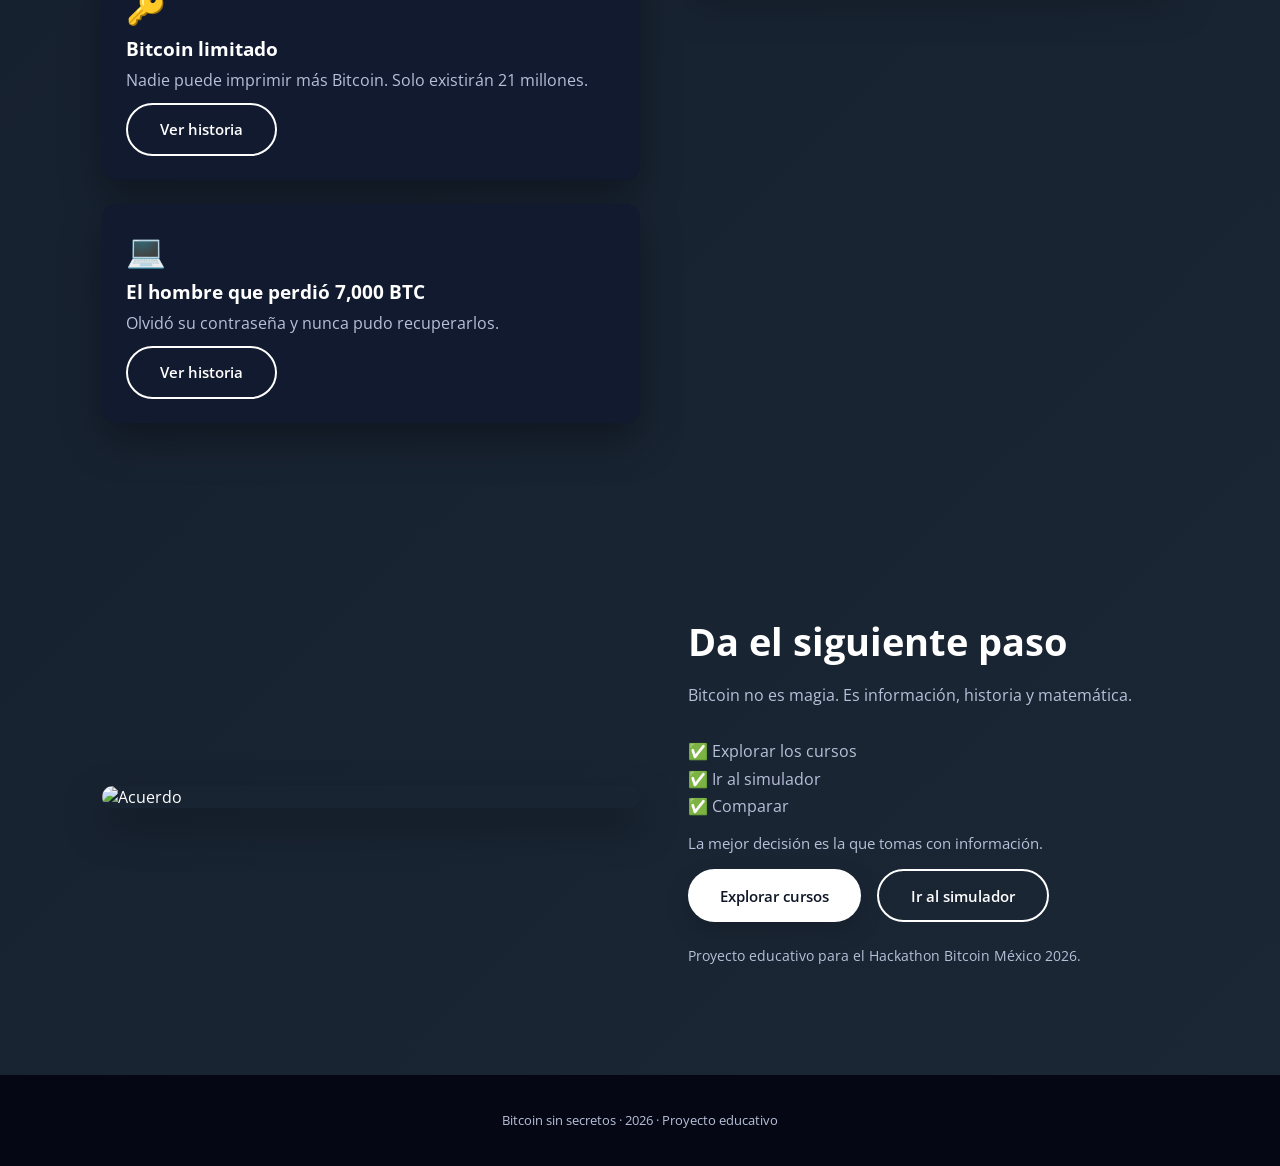
==== commit 23fa294b: "fin" ====
--- a/index.html
+++ b/index.html
@@ -187,7 +187,6 @@
             <p class="price-source">Fuente: CoinGecko</p>
           </div>
 
-          <button class="btn btn-outline" data-scroll="#inflacion">Ver inflación</button>
         </div>
 
         <div class="precio-image">
@@ -198,39 +197,6 @@
     </section>
 
     <!-- INFLACIÓN VS BITCOIN -->
-    <section id="inflacion" class="section inflacion-section animate-on-scroll">
-      <div class="section-inner two-col">
-
-        <div class="inflacion-text">
-          <h2 class="section-title">Inflación vs Bitcoin</h2>
-          <p class="section-subtitle">Una comparación visual del peso mexicano y Bitcoin.</p>
-
-          <div class="inflacion-cards">
-            <div class="inflacion-card dark-card">
-              <h3>+24.5% Inflación</h3>
-              <p>El peso ha perdido poder adquisitivo constantemente.</p>
-            </div>
-
-            <div class="inflacion-card dark-card">
-              <h3>Bitcoin</h3>
-              <p>Uno de los activos con mejor rendimiento.</p>
-            </div>
-
-            <div class="inflacion-card dark-card">
-              <h3>México</h3>
-              <p>La inflación afecta tu ahorro y salario.</p>
-            </div>
-          </div>
-
-          <button class="btn btn-white" data-scroll="#comparacion">Comparar</button>
-        </div>
-
-        <div class="inflacion-image">
-          <img src="img/inflacion-bitcoin.png" alt="Inflación Bitcoin" class="big-img">
-        </div>
-
-      </div>
-    </section>
 
     <!-- GRÁFICA DE COMPARACIÓN -->
    <section id="comparacion" class="section comparacion-section animate-on-scroll">
